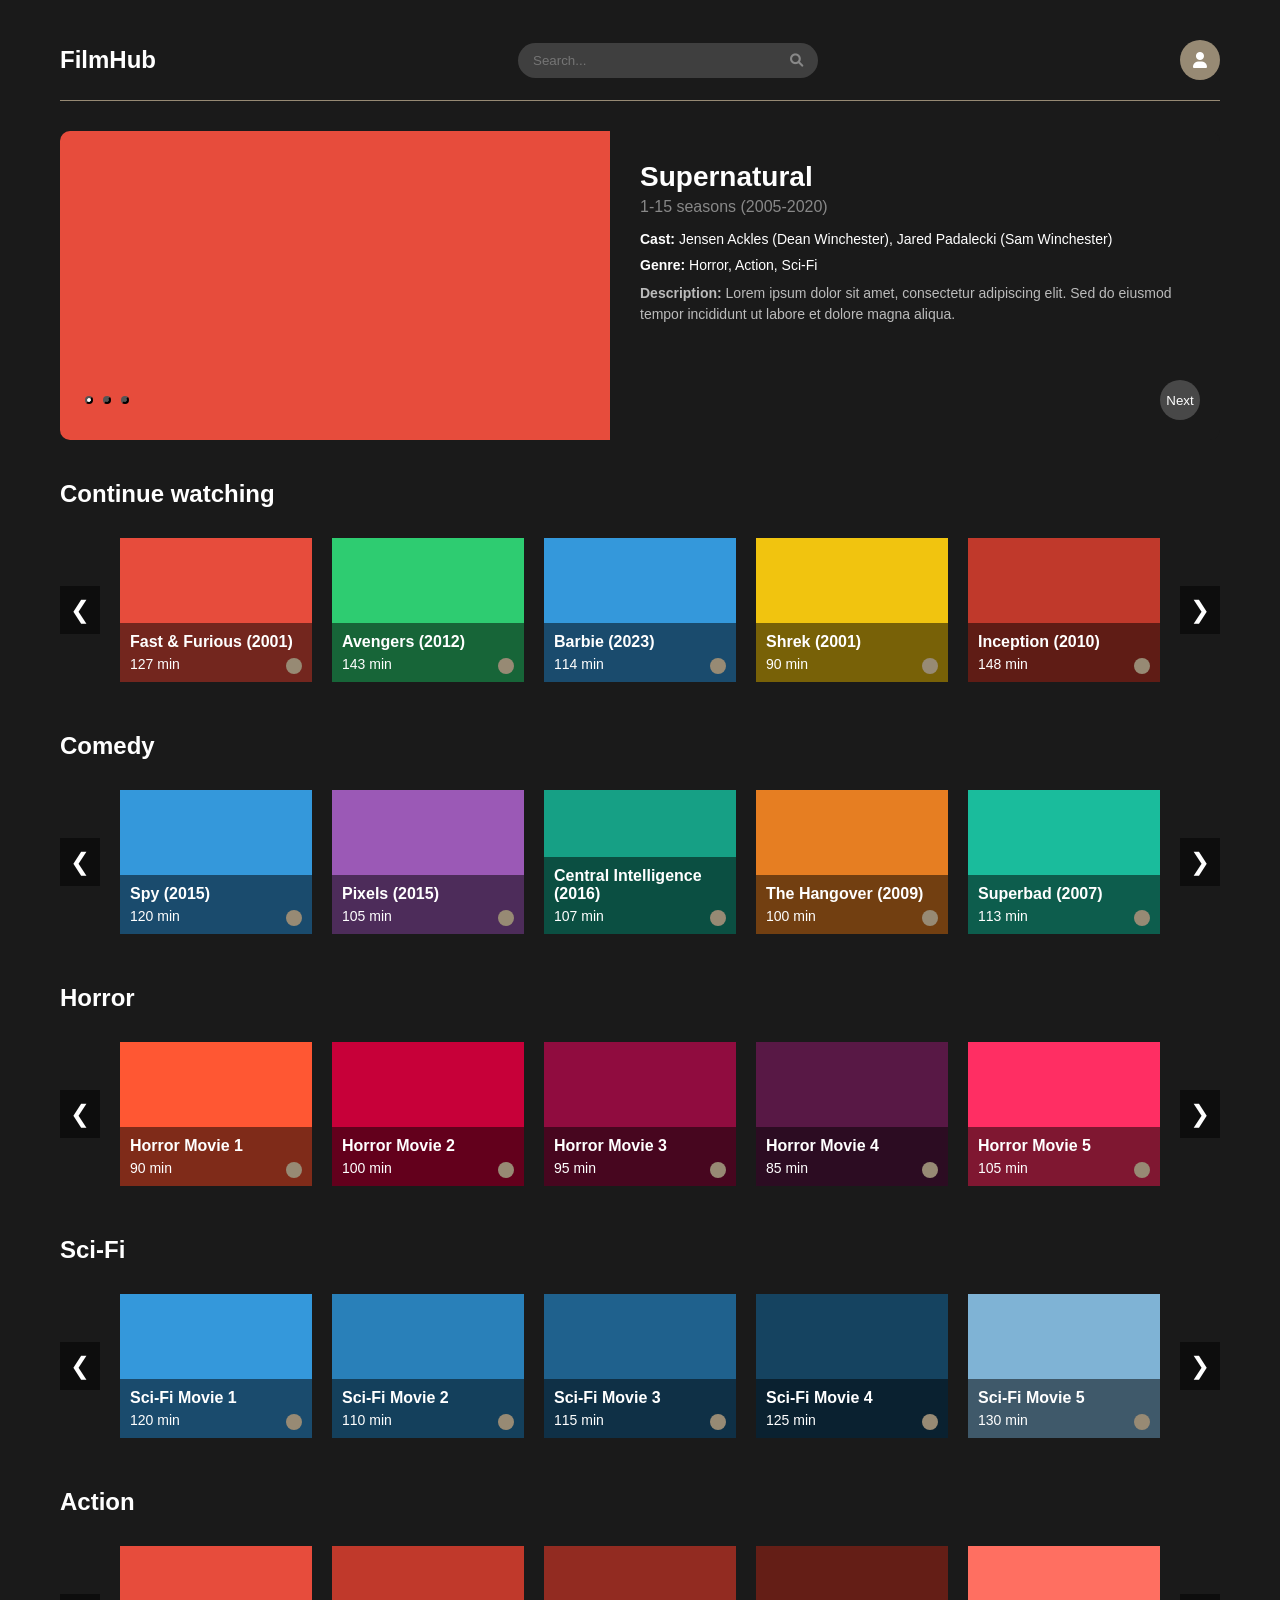
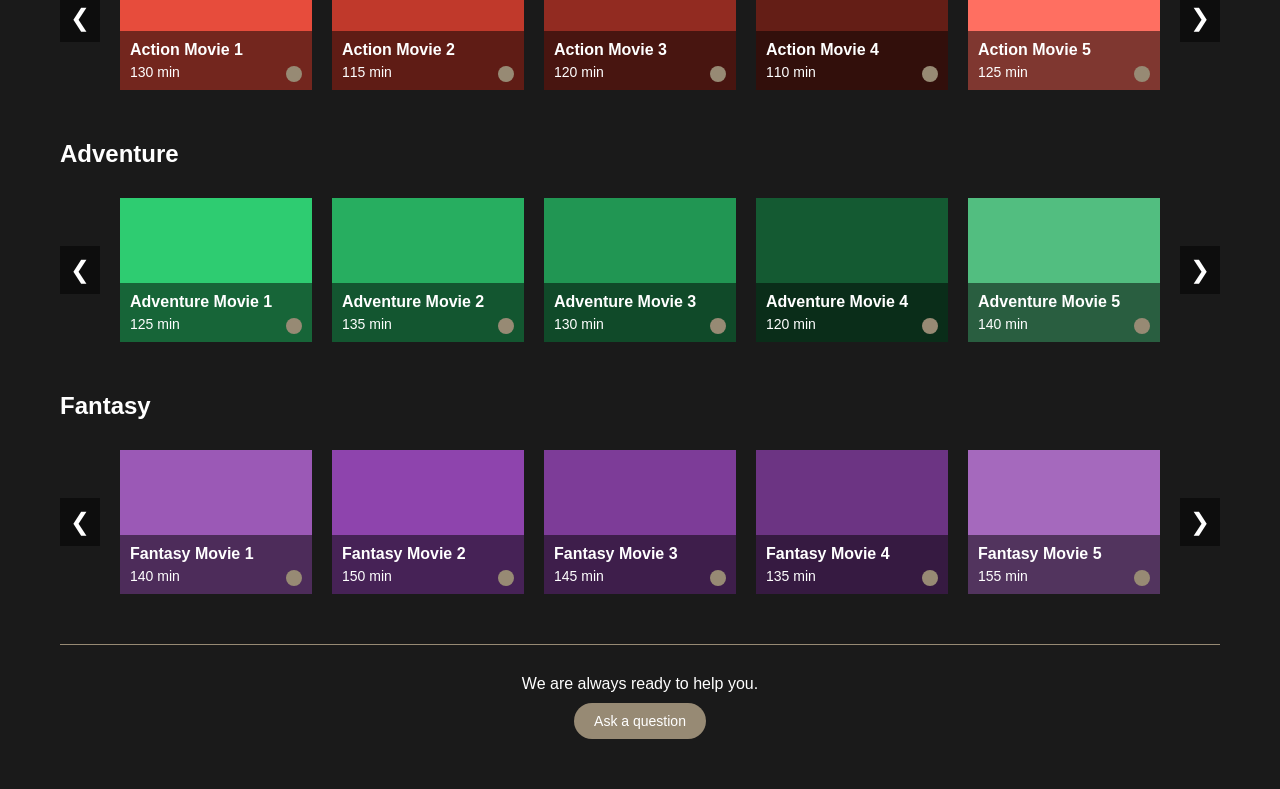
==== index.html @ ad376158 "Update index.html" ====
<!DOCTYPE html>
<html lang="pl">
  <head>
    <meta charset="UTF-8">
    <meta name="viewport" content="width=device-width, initial-scale=1.0">
    <title>FilmHub</title>
    <link rel="icon" type="image/png" href="images/favicon.png">
    <link rel="stylesheet" href="styles.css">
    <link rel="stylesheet" href="https://cdnjs.cloudflare.com/ajax/libs/font-awesome/6.0.0-beta3/css/all.min.css">
</head>
<body>
    <div class="container">
        <div class="topbar">
            <div class="logo">
                <h1>FilmHub</h1>
            </div>
            <div class="search-container">
                <input type="text" class="search-input" placeholder="Search...">
                <button class="search-button"><i class="fas fa-search"></i></button>
            </div>
            <div class="user-account">
                <div class="user-button"><i class="fas fa-user"></i></div>
                <div class="dropdown-menu" id="accountDropdown"></div>
            </div>
        </div>

        <!-- Featured Movie Section -->
        <section class="featured-movie">
            <div class="featured-image"></div>
            <div class="featured-info">
                <h2>Supernatural</h2>
                <p class="seasons">1-15 seasons (2005-2020)</p>
                <p class="cast"><strong>Cast:</strong> Jensen Ackles (Dean Winchester), Jared Padalecki (Sam Winchester)</p>
                <p class="genre"><strong>Genre:</strong> Horror, Action, Sci-Fi</p>
                <p class="description"><strong>Description:</strong> Lorem ipsum dolor sit amet, consectetur adipiscing elit. Sed do eiusmod tempor incididunt ut labore et dolore magna aliqua.</p>
            </div>
            <div class="featured-controls">
                <div class="nav-dots">
                    <button class="dot active"></button>
                    <button class="dot"></button>
                    <button class="dot"></button>
                </div>
                <button class="next-button">Next</button>
            </div>
        </section>

        <!-- Continue Watching Section -->
        <section class="section">
            <h2>Continue watching</h2>
            <div class="slider-container">
                <button class="slider-arrow left-arrow">❮</button>
                <div class="movie-slider">
                    <div class="movie-card">
                        <div class="placeholder-image" style="background-color: #e74c3c;">
                            <div class="movie-info">
                                <h3>Fast & Furious (2001)</h3>
                                <p>127 min</p>
                            </div>
                            <button class="play-button"></button>
                        </div>
                    </div>
                    <div class="movie-card">
                        <div class="placeholder-image" style="background-color: #2ecc71;">
                            <div class="movie-info">
                                <h3>Avengers (2012)</h3>
                                <p>143 min</p>
                            </div>
                            <button class="play-button"></button>
                        </div>
                    </div>
                    <div class="movie-card">
                        <div class="placeholder-image" style="background-color: #3498db;">
                            <div class="movie-info">
                                <h3>Barbie (2023)</h3>
                                <p>114 min</p>
                            </div>
                            <button class="play-button"></button>
                        </div>
                    </div>
                    <div class="movie-card">
                        <div class="placeholder-image" style="background-color: #f1c40f;">
                            <div class="movie-info">
                                <h3>Shrek (2001)</h3>
                                <p>90 min</p>
                            </div>
                            <button class="play-button"></button>
                        </div>
                    </div>
                    <div class="movie-card">
                        <div class="placeholder-image" style="background-color: #c0392b;">
                            <div class="movie-info">
                                <h3>Inception (2010)</h3>
                                <p>148 min</p>
                            </div>
                            <button class="play-button"></button>
                        </div>
                    </div>
                </div>
                <button class="slider-arrow right-arrow">❯</button>
            </div>
        </section>

        <!-- Comedy Section -->
        <section class="section">
            <h2>Comedy</h2>
            <div class="slider-container">
                <button class="slider-arrow left-arrow">❮</button>
                <div class="movie-slider">
                    <div class="movie-card">
                        <div class="placeholder-image" style="background-color: #3498db;">
                            <div class="movie-info">
                                <h3>Spy (2015)</h3>
                                <p>120 min</p>
                            </div>
                            <button class="play-button"></button>
                        </div>
                    </div>
                    <div class="movie-card">
                        <div class="placeholder-image" style="background-color: #9b59b6;">
                            <div class="movie-info">
                                <h3>Pixels (2015)</h3>
                                <p>105 min</p>
                            </div>
                            <button class="play-button"></button>
                        </div>
                    </div>
                    <div class="movie-card">
                        <div class="placeholder-image" style="background-color: #16a085;">
                            <div class="movie-info">
                                <h3>Central Intelligence (2016)</h3>
                                <p>107 min</p>
                            </div>
                            <button class="play-button"></button>
                        </div>
                    </div>
                    <div class="movie-card">
                        <div class="placeholder-image" style="background-color: #e67e22;">
                            <div class="movie-info">
                                <h3>The Hangover (2009)</h3>
                                <p>100 min</p>
                            </div>
                            <button class="play-button"></button>
                        </div>
                    </div>
                    <div class="movie-card">
                        <div class="placeholder-image" style="background-color: #1abc9c;">
                            <div class="movie-info">
                                <h3>Superbad (2007)</h3>
                                <p>113 min</p>
                            </div>
                            <button class="play-button"></button>
                        </div>
                    </div>
                </div>
                <button class="slider-arrow right-arrow">❯</button>
            </div>
        </section>

        <!-- Horror Section -->
        <section class="section">
            <h2>Horror</h2>
            <div class="slider-container">
                <button class="slider-arrow left-arrow">❮</button>
                <div class="movie-slider">
                    <div class="movie-card">
                        <div class="placeholder-image" style="background-color: #ff5733;">
                            <div class="movie-info">
                                <h3>Horror Movie 1</h3>
                                <p>90 min</p>
                            </div>
                            <button class="play-button"></button>
                        </div>
                    </div>
                    <div class="movie-card">
                        <div class="placeholder-image" style="background-color: #c70039;">
                            <div class="movie-info">
                                <h3>Horror Movie 2</h3>
                                <p>100 min</p>
                            </div>
                            <button class="play-button"></button>
                        </div>
                    </div>
                    <div class="movie-card">
                        <div class="placeholder-image" style="background-color: #900C3F;">
                            <div class="movie-info">
                                <h3>Horror Movie 3</h3>
                                <p>95 min</p>
                            </div>
                            <button class="play-button"></button>
                        </div>
                    </div>
                    <div class="movie-card">
                        <div class="placeholder-image" style="background-color: #581845;">
                            <div class="movie-info">
                                <h3>Horror Movie 4</h3>
                                <p>85 min</p>
                            </div>
                            <button class="play-button"></button>
                        </div>
                    </div>
                    <div class="movie-card">
                        <div class="placeholder-image" style="background-color: #FF2E63;">
                            <div class="movie-info">
                                <h3>Horror Movie 5</h3>
                                <p>105 min</p>
                            </div>
                            <button class="play-button"></button>
                        </div>
                    </div>
                </div>
                <button class="slider-arrow right-arrow">❯</button>
            </div>
        </section>

        <!-- Sci-Fi Section -->
        <section class="section">
            <h2>Sci-Fi</h2>
            <div class="slider-container">
                <button class="slider-arrow left-arrow">❮</button>
                <div class="movie-slider">
                    <div class="movie-card">
                        <div class="placeholder-image" style="background-color: #3498db;">
                            <div class="movie-info">
                                <h3>Sci-Fi Movie 1</h3>
                                <p>120 min</p>
                            </div>
                            <button class="play-button"></button>
                        </div>
                    </div>
                    <div class="movie-card">
                        <div class="placeholder-image" style="background-color: #2980b9;">
                            <div class="movie-info">
                                <h3>Sci-Fi Movie 2</h3>
                                <p>110 min</p>
                            </div>
                            <button class="play-button"></button>
                        </div>
                    </div>
                    <div class="movie-card">
                        <div class="placeholder-image" style="background-color: #1f618d;">
                            <div class="movie-info">
                                <h3>Sci-Fi Movie 3</h3>
                                <p>115 min</p>
                            </div>
                            <button class="play-button"></button>
                        </div>
                    </div>
                    <div class="movie-card">
                        <div class="placeholder-image" style="background-color: #154360;">
                            <div class="movie-info">
                                <h3>Sci-Fi Movie 4</h3>
                                <p>125 min</p>
                            </div>
                            <button class="play-button"></button>
                        </div>
                    </div>
                    <div class="movie-card">
                        <div class="placeholder-image" style="background-color: #7fb3d5;">
                            <div class="movie-info">
                                <h3>Sci-Fi Movie 5</h3>
                                <p>130 min</p>
                            </div>
                            <button class="play-button"></button>
                        </div>
                    </div>
                </div>
                <button class="slider-arrow right-arrow">❯</button>
            </div>
        </section>

        <!-- Action Section -->
        <section class="section">
            <h2>Action</h2>
            <div class="slider-container">
                <button class="slider-arrow left-arrow">❮</button>
                <div class="movie-slider">
                    <div class="movie-card">
                        <div class="placeholder-image" style="background-color: #e74c3c;">
                            <div class="movie-info">
                                <h3>Action Movie 1</h3>
                                <p>130 min</p>
                            </div>
                            <button class="play-button"></button>
                        </div>
                    </div>
                    <div class="movie-card">
                        <div class="placeholder-image" style="background-color: #c0392b;">
                            <div class="movie-info">
                                <h3>Action Movie 2</h3>
                                <p>115 min</p>
                            </div>
                            <button class="play-button"></button>
                        </div>
                    </div>
                    <div class="movie-card">
                        <div class="placeholder-image" style="background-color: #922b21;">
                            <div class="movie-info">
                                <h3>Action Movie 3</h3>
                                <p>120 min</p>
                            </div>
                            <button class="play-button"></button>
                        </div>
                    </div>
                    <div class="movie-card">
                        <div class="placeholder-image" style="background-color: #641e16;">
                            <div class="movie-info">
                                <h3>Action Movie 4</h3>
                                <p>110 min</p>
                            </div>
                            <button class="play-button"></button>
                        </div>
                    </div>
                    <div class="movie-card">
                        <div class="placeholder-image" style="background-color: #ff6f61;">
                            <div class="movie-info">
                                <h3>Action Movie 5</h3>
                                <p>125 min</p>
                            </div>
                            <button class="play-button"></button>
                        </div>
                    </div>
                </div>
                <button class="slider-arrow right-arrow">❯</button>
            </div>
        </section>

        <!-- Adventure Section -->
        <section class="section">
            <h2>Adventure</h2>
            <div class="slider-container">
                <button class="slider-arrow left-arrow">❮</button>
                <div class="movie-slider">
                    <div class="movie-card">
                        <div class="placeholder-image" style="background-color: #2ecc71;">
                            <div class="movie-info">
                                <h3>Adventure Movie 1</h3>
                                <p>125 min</p>
                            </div>
                            <button class="play-button"></button>
                        </div>
                    </div>
                    <div class="movie-card">
                        <div class="placeholder-image" style="background-color: #27ae60;">
                            <div class="movie-info">
                                <h3>Adventure Movie 2</h3>
                                <p>135 min</p>
                            </div>
                            <button class="play-button"></button>
                        </div>
                    </div>
                    <div class="movie-card">
                        <div class="placeholder-image" style="background-color: #219653;">
                            <div class="movie-info">
                                <h3>Adventure Movie 3</h3>
                                <p>130 min</p>
                            </div>
                            <button class="play-button"></button>
                        </div>
                    </div>
                    <div class="movie-card">
                        <div class="placeholder-image" style="background-color: #145a32;">
                            <div class="movie-info">
                                <h3>Adventure Movie 4</h3>
                                <p>120 min</p>
                            </div>
                            <button class="play-button"></button>
                        </div>
                    </div>
                    <div class="movie-card">
                        <div class="placeholder-image" style="background-color: #52be80;">
                            <div class="movie-info">
                                <h3>Adventure Movie 5</h3>
                                <p>140 min</p>
                            </div>
                            <button class="play-button"></button>
                        </div>
                    </div>
                </div>
                <button class="slider-arrow right-arrow">❯</button>
            </div>
        </section>

        <!-- Fantasy Section -->
        <section class="section">
            <h2>Fantasy</h2>
            <div class="slider-container">
                <button class="slider-arrow left-arrow">❮</button>
                <div class="movie-slider">
                    <div class="movie-card">
                        <div class="placeholder-image" style="background-color: #9b59b6;">
                            <div class="movie-info">
                                <h3>Fantasy Movie 1</h3>
                                <p>140 min</p>
                            </div>
                            <button class="play-button"></button>
                        </div>
                    </div>
                    <div class="movie-card">
                        <div class="placeholder-image" style="background-color: #8e44ad;">
                            <div class="movie-info">
                                <h3>Fantasy Movie 2</h3>
                                <p>150 min</p>
                            </div>
                            <button class="play-button"></button>
                        </div>
                    </div>
                    <div class="movie-card">
                        <div class="placeholder-image" style="background-color: #7d3c98;">
                            <div class="movie-info">
                                <h3>Fantasy Movie 3</h3>
                                <p>145 min</p>
                            </div>
                            <button class="play-button"></button>
                        </div>
                    </div>
                    <div class="movie-card">
                        <div class="placeholder-image" style="background-color: #6c3483;">
                            <div class="movie-info">
                                <h3>Fantasy Movie 4</h3>
                                <p>135 min</p>
                            </div>
                            <button class="play-button"></button>
                        </div>
                    </div>
                    <div class="movie-card">
                        <div class="placeholder-image" style="background-color: #a569bd;">
                            <div class="movie-info">
                                <h3>Fantasy Movie 5</h3>
                                <p>155 min</p>
                            </div>
                            <button class="play-button"></button>
                        </div>
                    </div>
                </div>
                <button class="slider-arrow right-arrow">❯</button>
            </div>
        </section>

        <div class="footer">
            <p>We are always ready to help you.</p>
            <button class="ask-button">Ask a question</button>
        </div>
    </div>
    <script src="script.js"></script>
</body>
</html>
---- styles.css ----
/* General Styling */
* {
    margin: 0;
    padding: 0;
    box-sizing: border-box;
    font-family: Arial, sans-serif;
}

body {
    background-color: #1a1a1a;
    color: #fff;
}

.container {
    max-width: 1200px;
    margin: 0 auto;
    padding: 20px;
}

/* Top Bar */
.topbar {
    display: flex;
    justify-content: space-between;
    align-items: center;
    padding: 20px 0;
    border-bottom: 1px solid #978A74;
}

.logo h1 {
    font-size: 24px;
    font-weight: bold;
}

.search-container {
    display: flex;
    background-color: #3f3f3f;
    border-radius: 20px;
    overflow: hidden;
    width: 300px;
}

.search-input {
    background-color: transparent;
    border: none;
    padding: 10px 15px;
    color: #fff;
    flex-grow: 1;
    outline: none;
}

.search-button {
    background-color: transparent;
    border: none;
    color: #888;
    padding: 0 15px;
    cursor: pointer;
}

.user-account {
    position: relative;
}

.user-button {
    background-color: #978A74;
    color: white;
    width: 40px;
    height: 40px;
    border-radius: 50%;
    display: flex;
    align-items: center;
    justify-content: center;
    cursor: pointer;
}

.dropdown-menu {
    display: none;
    position: absolute;
    right: 0;
    top: 50px;
    background-color: #222;
    border-radius: 5px;
    min-width: 160px;
    box-shadow: 0 8px 16px rgba(0,0,0,0.3);
    z-index: 1;
}

.dropdown-menu.show {
    display: block;
}

.dropdown-menu a {
    color: #fff;
    padding: 12px 16px;
    text-decoration: none;
    display: block;
    border-bottom: 1px solid #333;
}

.dropdown-menu a:last-child {
    border-bottom: none;
}

.dropdown-menu a:hover {
    background-color: #333;
}

/* Featured Movie */
.featured-movie {
    display: flex;
    margin: 30px 0;
    background-color: #1a1a1a;
    border-radius: 10px;
    overflow: hidden;
    position: relative;
}

.featured-image {
    position: relative;
    flex: 1;
    background-size: cover;
    background-position: center;
    aspect-ratio: 16/9;
}

.featured-info {
    padding: 30px;
    flex: 1;
}

.featured-info h2 {
    font-size: 28px;
    margin-bottom: 5px;
}

.featured-info .seasons {
    color: #888;
    margin-bottom: 15px;
}

.featured-info .cast,
.featured-info .genre {
    margin-bottom: 10px;
    font-size: 14px;
}

.featured-info .description {
    font-size: 14px;
    line-height: 1.5;
    color: #bbb;
}

.featured-controls {
    position: absolute;
    bottom: 20px;
    left: 0;
    right: 0;
    display: flex;
    justify-content: space-between;
    align-items: center;
    padding: 0 20px;
}

.nav-dots {
    display: flex;
}

.dot {
    width: 8px;
    height: 8px;
    background-color: #555;
    border-radius: 50%;
    margin: 0 5px;
    cursor: pointer;
}

.dot.active {
    background-color: #fff;
}

.next-button {
    background-color: rgba(255, 255, 255, 0.2);
    border: none;
    color: white;
    width: 40px;
    height: 40px;
    border-radius: 50%;
    display: flex;
    align-items: center;
    justify-content: center;
    cursor: pointer;
}

/* Section Styling */
.section {
    margin: 40px 0;
}

.section h2 {
    font-size: 24px;
    margin-bottom: 20px;
}

.slider-container {
    position: relative;
}

.movie-slider {
    display: flex;
    gap: 20px;
    overflow-x: auto;
    padding: 10px 50px;
    justify-content: center;
    scroll-behavior: smooth;
    scrollbar-width: none; /* Firefox */
}

.movie-slider::-webkit-scrollbar {
    display: none; /* Chrome, Safari, Opera */
}

.movie-card {
    flex: 0 0 auto;
    width: 192px;
    position: relative;
}

.placeholder-image {
    width: 100%;
    aspect-ratio: 4/3;
    position: relative;
}

.movie-info {
    position: absolute;
    bottom: 0;
    left: 0;
    right: 0;
    background-color: rgba(0, 0, 0, 0.5);
    padding: 10px;
    color: white;
}

.movie-info h3 {
    margin: 0;
    font-size: 16px;
}

.movie-info p {
    margin: 5px 0 0;
    font-size: 14px;
}

.play-button {
    position: absolute;
    bottom: 8px;
    right: 10px;
    width: 16px;
    height: 16px;
    background-color: #978A74;
    border: none;
    border-radius: 50%;
    cursor: pointer;
    background-image: url('../videoHub/images/icons/play_button.png');
    background-size: contain;
    background-position: center;
    background-repeat: no-repeat;
}

.slider-arrow {
    position: absolute;
    top: 50%;
    transform: translateY(-50%);
    background-color: rgba(0, 0, 0, 0.5);
    border: none;
    color: white;
    font-size: 24px;
    padding: 10px;
    cursor: pointer;
}

.left-arrow {
    left: 0;
}

.right-arrow {
    right: 0;
}

/* Footer */
.footer {
    display: flex;
    flex-direction: column;
    align-items: center;
    padding: 30px 0;
    margin-top: 40px;
    border-top: 1px solid #978A74;
    text-align: center;
}

.footer p {
    color: white;
    margin-bottom: 10px;
}

.ask-button {
    background-color: #978A74;
    color: white;
    border: none;
    padding: 10px 20px;
    border-radius: 20px;
    cursor: pointer;
    font-size: 14px;
}

/* Responsive Hiding */
@media (max-width: 768px) {
    .movie-slider .movie-card:nth-child(n+3) {
        display: none;
    }
}

/* Specific Placeholder Colors */
.section:nth-of-type(1) .movie-card:nth-child(1) .placeholder-image {
    background-color: #e74c3c;
}
.section:nth-of-type(1) .movie-card:nth-child(2) .placeholder-image {
    background-color: #2ecc71;
}
.section:nth-of-type(1) .movie-card:nth-child(3) .placeholder-image {
    background-color: #3498db;
}
.section:nth-of-type(1) .movie-card:nth-child(4) .placeholder-image {
    background-color: #f1c40f;
}
.section:nth-of-type(1) .movie-card:nth-child(5) .placeholder-image {
    background-color: #c0392b;
}

.section:nth-of-type(2) .movie-card:nth-child(1) .placeholder-image {
    background-color: #3498db;
}
.section:nth-of-type(2) .movie-card:nth-child(2) .placeholder-image {
    background-color: #9b59b6;
}
.section:nth-of-type(2) .movie-card:nth-child(3) .placeholder-image {
    background-color: #16a085;
}
.section:nth-of-type(2) .movie-card:nth-child(4) .placeholder-image {
    background-color: #e67e22;
}
.section:nth-of-type(2) .movie-card:nth-child(5) .placeholder-image {
    background-color: #1abc9c;
}

.section:nth-of-type(3) .movie-card:nth-child(1) .placeholder-image {
    background-color: #ff5733;
}
.section:nth-of-type(3) .movie-card:nth-child(2) .placeholder-image {
    background-color: #c70039;
}
.section:nth-of-type(3) .movie-card:nth-child(3) .placeholder-image {
    background-color: #900C3F;
}
.section:nth-of-type(3) .movie-card:nth-child(4) .placeholder-image {
    background-color: #581845;
}
.section:nth-of-type(3) .movie-card:nth-child(5) .placeholder-image {
    background-color: #FF2E63;
}

.section:nth-of-type(4) .movie-card:nth-child(1) .placeholder-image {
    background-color: #3498db;
}
.section:nth-of-type(4) .movie-card:nth-child(2) .placeholder-image {
    background-color: #2980b9;
}
.section:nth-of-type(4) .movie-card:nth-child(3) .placeholder-image {
    background-color: #1f618d;
}
.section:nth-of-type(4) .movie-card:nth-child(4) .placeholder-image {
    background-color: #154360;
}
.section:nth-of-type(4) .movie-card:nth-child(5) .placeholder-image {
    background-color: #7fb3d5;
}

.section:nth-of-type(5) .movie-card:nth-child(1) .placeholder-image {
    background-color: #e74c3c;
}
.section:nth-of-type(5) .movie-card:nth-child(2) .placeholder-image {
    background-color: #c0392b;
}
.section:nth-of-type(5) .movie-card:nth-child(3) .placeholder-image {
    background-color: #922b21;
}
.section:nth-of-type(5) .movie-card:nth-child(4) .placeholder-image {
    background-color: #641e16;
}
.section:nth-of-type(5) .movie-card:nth-child(5) .placeholder-image {
    background-color: #ff6f61;
}

.section:nth-of-type(6) .movie-card:nth-child(1) .placeholder-image {
    background-color: #2ecc71;
}
.section:nth-of-type(6) .movie-card:nth-child(2) .placeholder-image {
    background-color: #27ae60;
}
.section:nth-of-type(6) .movie-card:nth-child(3) .placeholder-image {
    background-color: #219653;
}
.section:nth-of-type(6) .movie-card:nth-child(4) .placeholder-image {
    background-color: #145a32;
}
.section:nth-of-type(6) .movie-card:nth-child(5) .placeholder-image {
    background-color: #52be80;
}

.section:nth-of-type(7) .movie-card:nth-child(1) .placeholder-image {
    background-color: #9b59b6;
}
.section:nth-of-type(7) .movie-card:nth-child(2) .placeholder-image {
    background-color: #8e44ad;
}
.section:nth-of-type(7) .movie-card:nth-child(3) .placeholder-image {
    background-color: #7d3c98;
}
.section:nth-of-type(7) .movie-card:nth-child(4) .placeholder-image {
    background-color: #6c3483;
}
.section:nth-of-type(7) .movie-card:nth-child(5) .placeholder-image {
    background-color: #a569bd;
}
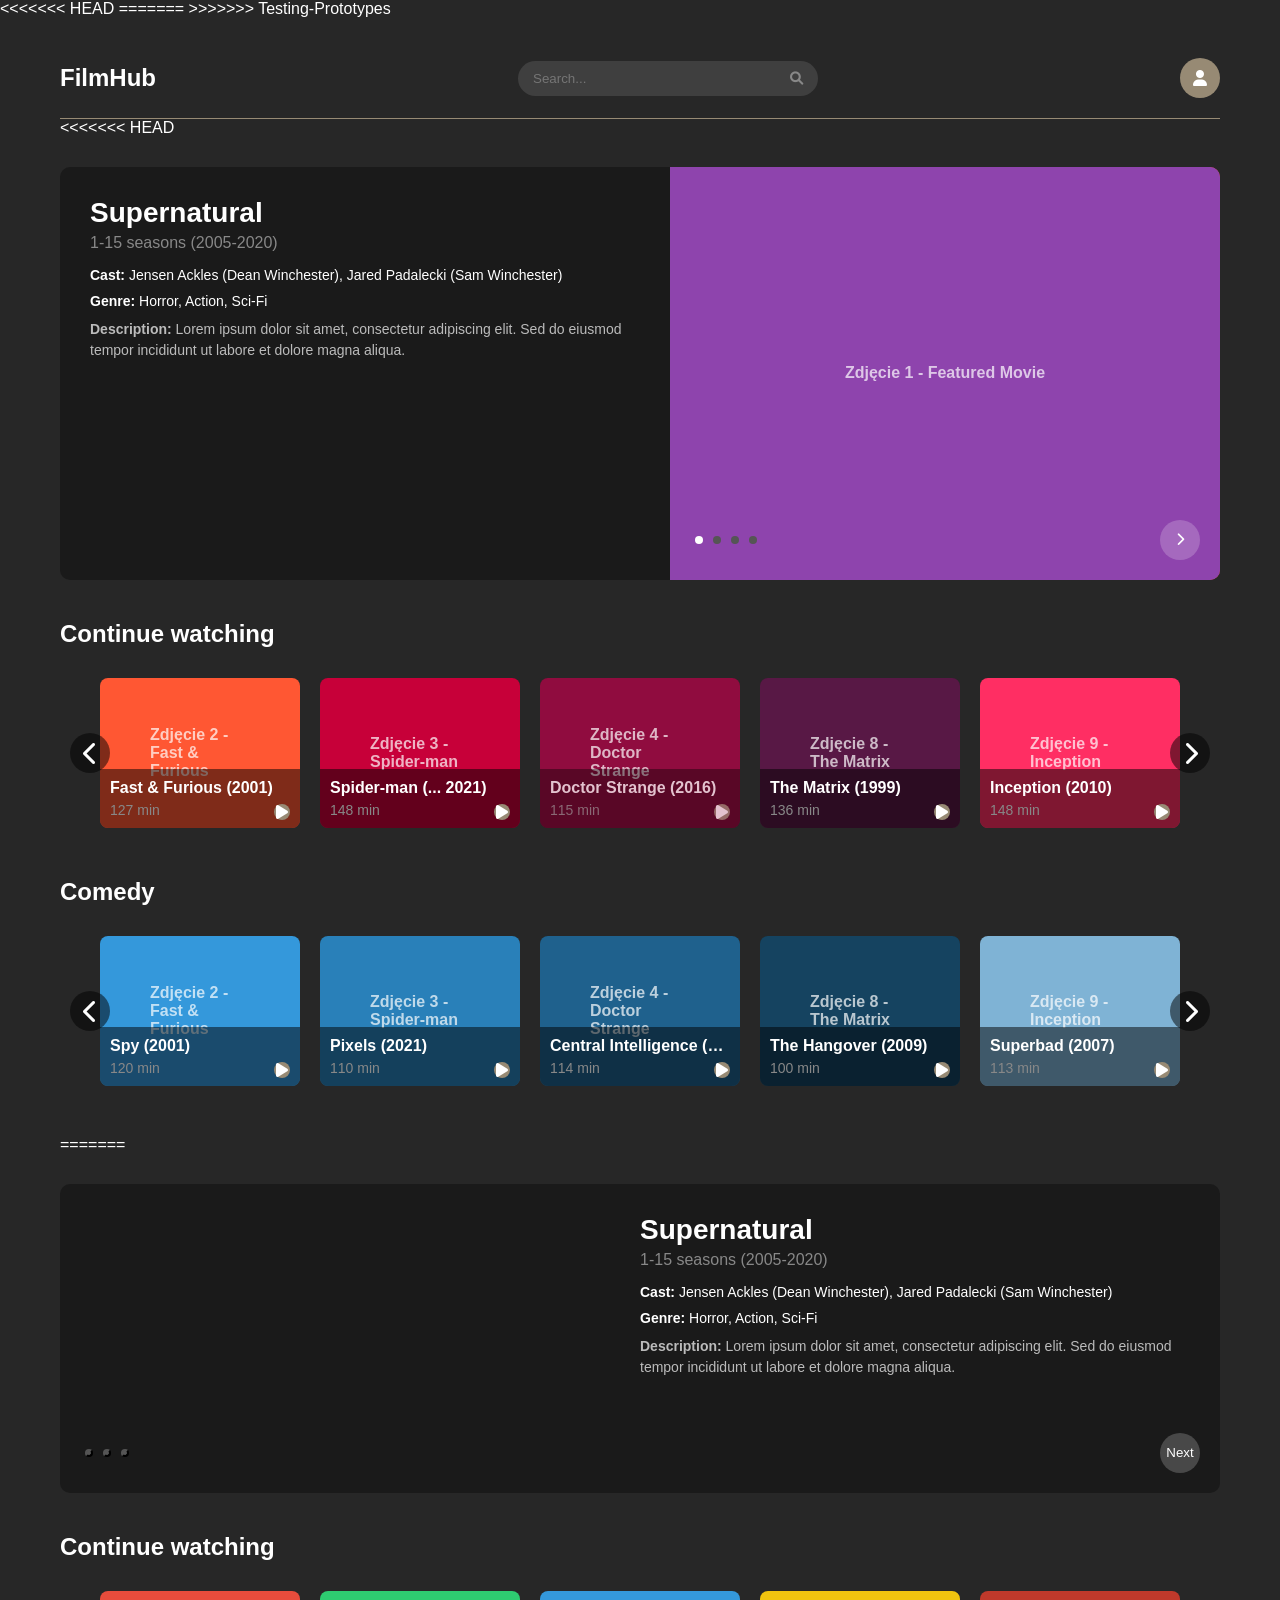
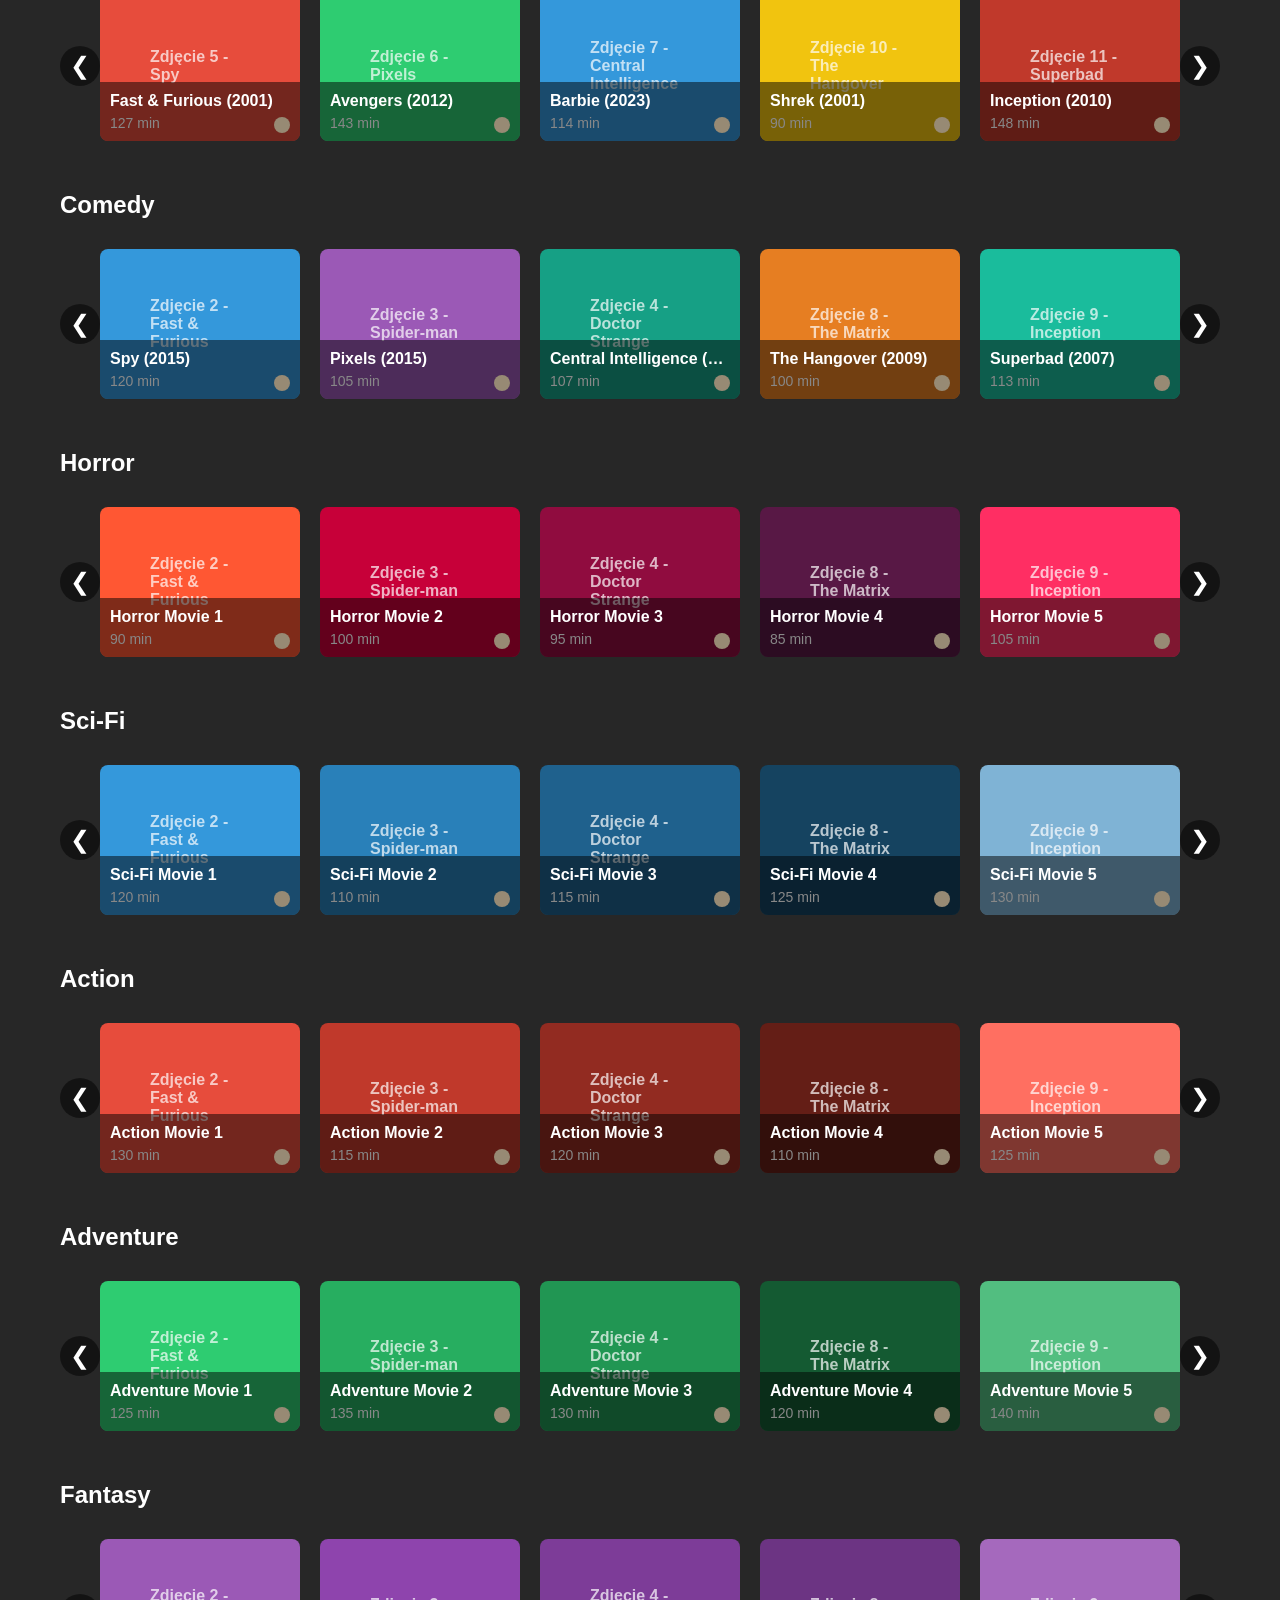
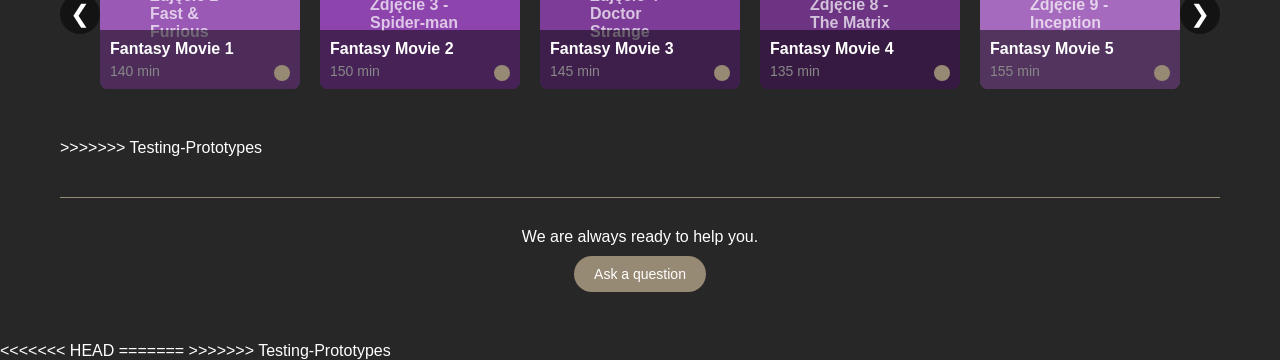
==== commit cd00fb8b: "samll design change" ====
--- a/index.html
+++ b/index.html
@@ -4,8 +4,12 @@
     <meta charset="UTF-8">
     <meta name="viewport" content="width=device-width, initial-scale=1.0">
     <title>FilmHub</title>
+<<<<<<< HEAD
+    <link rel="stylesheet" href="style.css">
+=======
     <link rel="icon" type="image/png" href="images/favicon.png">
     <link rel="stylesheet" href="styles.css">
+>>>>>>> Testing-Prototypes
     <link rel="stylesheet" href="https://cdnjs.cloudflare.com/ajax/libs/font-awesome/6.0.0-beta3/css/all.min.css">
 </head>
 <body>
@@ -24,6 +28,133 @@
             </div>
         </div>
 
+<<<<<<< HEAD
+        <div class="featured-movie">
+            <div class="featured-info">
+                <h2>Supernatural</h2>
+                <p class="seasons">1-15 seasons (2005-2020)</p>
+                <p class="cast">Cast: Jensen Ackles (Dean Winchester), Jared Padalecki (Sam Winchester)</p>
+                <p class="genre">Genre: Horror, Action, Sci-Fi</p>
+                <p class="description">
+                    Lorem ipsum dolor sit amet, consectetur adipiscing elit, cras sagittis magna vel lectus vestibulum, vitae consectetur sapien ultrices. Ut accumsan sapien et sodales porttitor. Curabitur nec diam ac libero, at tincidunt diam cursus id. Sed euismod felis et porta tincidunt. 
+                    Fusce at tincidunt dolor. Vivamus eu velit sodales, et ultricies lectus quis, accumsan placerat.
+                </p>
+            </div>
+            <div class="featured-image">
+                <div class="placeholder-image"></div>
+                <div class="featured-controls">
+                    <div class="nav-dots">
+                        <span class="dot active"></span>
+                        <span class="dot"></span>
+                        <span class="dot"></span>
+                        <span class="dot"></span>
+                    </div>
+                    <button class="next-button"><i class="fas fa-chevron-right"></i></button>
+                </div>
+            </div>
+        </div>
+
+        <div class="section">
+            <h2 class="section-title">Continue watching</h2>
+            <div class="slider-container">
+                <button class="slider-arrow left"><i class="fas fa-chevron-left"></i></button>
+                <div class="movie-slider">
+                    <div class="movie-card">
+                        <div class="placeholder-image"></div>
+                        <div class="movie-info">
+                            <h3>Fast & Furious (2001)</h3>
+                            <p>127 min</p>
+                            <div class="play-button"><i class="fas fa-play"></i></div>
+                        </div>
+                    </div>
+                    <div class="movie-card">
+                        <div class="placeholder-image"></div>
+                        <div class="movie-info">
+                            <h3>Spider-man (... 2021)</h3>
+                            <p>148 min</p>
+                            <div class="play-button"><i class="fas fa-play"></i></div>
+                        </div>
+                    </div>
+                    <div class="movie-card">
+                        <div class="placeholder-image"></div>
+                        <div class="movie-info" style="opacity: 0.75;">
+                            <h3>Doctor Strange (2016)</h3>
+                            <p>115 min</p>
+                            <div class="play-button"><i class="fas fa-play"></i></div>
+                        </div>
+                    </div>
+                    <div class="movie-card">
+                        <div class="placeholder-image"></div>
+                        <div class="movie-info">
+                            <h3>The Matrix (1999)</h3>
+                            <p>136 min</p>
+                            <div class="play-button"><i class="fas fa-play"></i></div>
+                        </div>
+                    </div>
+                    <div class="movie-card">
+                        <div class="placeholder-image"></div>
+                        <div class="movie-info">
+                            <h3>Inception (2010)</h3>
+                            <p>148 min</p>
+                            <div class="play-button"><i class="fas fa-play"></i></div>
+                        </div>
+                    </div>
+                </div>
+                <button class="slider-arrow right"><i class="fas fa-chevron-right"></i></button>
+            </div>
+        </div>
+
+        <div class="section">
+            <h2 class="section-title">Comedy</h2>
+            <div class="slider-container">
+                <button class="slider-arrow left"><i class="fas fa-chevron-left"></i></button>
+                <div class="movie-slider">
+                    <div class="movie-card">
+                        <div class="placeholder-image"></div>
+                        <div class="movie-info">
+                            <h3>Spy (2001)</h3>
+                            <p>120 min</p>
+                            <div class="play-button"><i class="fas fa-play"></i></div>
+                        </div>
+                    </div>
+                    <div class="movie-card">
+                        <div class="placeholder-image"></div>
+                        <div class="movie-info">
+                            <h3>Pixels (2021)</h3>
+                            <p>110 min</p>
+                            <div class="play-button"><i class="fas fa-play"></i></div>
+                        </div>
+                    </div>
+                    <div class="movie-card">
+                        <div class="placeholder-image"></div>
+                        <div class="movie-info">
+                            <h3>Central Intelligence (2016)</h3>
+                            <p>114 min</p>
+                            <div class="play-button"><i class="fas fa-play"></i></div>
+                        </div>
+                    </div>
+                    <div class="movie-card">
+                        <div class="placeholder-image"></div>
+                        <div class="movie-info">
+                            <h3>The Hangover (2009)</h3>
+                            <p>100 min</p>
+                            <div class="play-button"><i class="fas fa-play"></i></div>
+                        </div>
+                    </div>
+                    <div class="movie-card">
+                        <div class="placeholder-image"></div>
+                        <div class="movie-info">
+                            <h3>Superbad (2007)</h3>
+                            <p>113 min</p>
+                            <div class="play-button"><i class="fas fa-play"></i></div>
+                        </div>
+                    </div>
+                </div>
+                <button class="slider-arrow right"><i class="fas fa-chevron-right"></i></button>
+            </div>
+        </div>
+
+=======
         <!-- Featured Movie Section -->
         <section class="featured-movie">
             <div class="featured-image"></div>
@@ -436,11 +567,50 @@
             </div>
         </section>
 
+>>>>>>> Testing-Prototypes
         <div class="footer">
             <p>We are always ready to help you.</p>
             <button class="ask-button">Ask a question</button>
         </div>
     </div>
+<<<<<<< HEAD
+
+    <script>
+        // Simulate user login state
+        const isLoggedIn = false;
+
+        // Get dropdown menu element
+        const accountDropdown = document.getElementById('accountDropdown');
+        const userButton = document.querySelector('.user-button');
+
+        // Populate dropdown menu based on login state
+        if (isLoggedIn) {
+            accountDropdown.innerHTML = `
+                <a href="#">Moje konto</a>
+                <a href="#">Ustawienia</a>
+                <a href="#">Wyloguj</a>
+            `;
+        } else {
+            accountDropdown.innerHTML = `
+                <a href="#">Zaloguj</a>
+                <a href="#">Zarejestruj</a>
+            `;
+        }
+
+        // Toggle dropdown menu visibility
+        userButton.addEventListener('click', () => {
+            accountDropdown.classList.toggle('show');
+        });
+
+        // Close dropdown when clicking outside
+        document.addEventListener('click', (event) => {
+            if (!userButton.contains(event.target) && !accountDropdown.contains(event.target)) {
+                accountDropdown.classList.remove('show');
+            }
+        });
+    </script>
+=======
     <script src="script.js"></script>
+>>>>>>> Testing-Prototypes
 </body>
 </html>
--- a/style.css
+++ b/style.css
@@ -0,0 +1,423 @@
+/* General Styling */
+* {
+    margin: 0;
+    padding: 0;
+    box-sizing: border-box;
+    font-family: Arial, sans-serif;
+}
+
+body {
+<<<<<<< HEAD
+    background-color: #272727;
+=======
+    background-color: #2b2424;
+>>>>>>> Testing-Prototypes
+    color: #fff;
+}
+
+.container {
+    max-width: 1200px;
+    margin: 0 auto;
+    padding: 0 20px;
+}
+
+/* Top Bar */
+.topbar {
+    display: flex;
+    justify-content: space-between;
+    align-items: center;
+    padding: 20px 0;
+    border-bottom: 1px solid #978A74;
+}
+
+.logo h1 {
+    font-size: 24px;
+    font-weight: bold;
+}
+
+.search-container {
+    display: flex;
+<<<<<<< HEAD
+    background-color: #3f3f3f;
+=======
+    background-color: #4e4e4e;
+>>>>>>> Testing-Prototypes
+    border-radius: 20px;
+    overflow: hidden;
+    width: 300px;
+}
+
+.search-input {
+    background-color: transparent;
+    border: none;
+    padding: 10px 15px;
+    color: #fff;
+    flex-grow: 1;
+    outline: none;
+}
+
+.search-button {
+    background-color: transparent;
+    border: none;
+    color: #888;
+    padding: 0 15px;
+    cursor: pointer;
+}
+
+.user-account {
+    position: relative;
+}
+
+.user-button {
+    background-color: #978A74;
+    color: white;
+    width: 40px;
+    height: 40px;
+    border-radius: 50%;
+    display: flex;
+    align-items: center;
+    justify-content: center;
+    cursor: pointer;
+}
+
+.dropdown-menu {
+    display: none;
+    position: absolute;
+    right: 0;
+    top: 50px;
+    background-color: #222;
+    border-radius: 5px;
+    min-width: 160px;
+    box-shadow: 0 8px 16px rgba(0,0,0,0.3);
+    z-index: 1;
+}
+
+.dropdown-menu.show {
+    display: block;
+}
+
+.dropdown-menu a {
+    color: #fff;
+    padding: 12px 16px;
+    text-decoration: none;
+    display: block;
+    border-bottom: 1px solid #333;
+}
+
+.dropdown-menu a:last-child {
+    border-bottom: none;
+}
+
+.dropdown-menu a:hover {
+    background-color: #333;
+}
+
+/* Featured Movie */
+.featured-movie {
+    display: flex;
+    margin: 30px 0;
+    background-color: #1a1a1a;
+    border-radius: 10px;
+    overflow: hidden;
+    position: relative;
+}
+
+.featured-info {
+    padding: 30px;
+    flex: 1;
+}
+
+.featured-info h2 {
+    font-size: 28px;
+    margin-bottom: 5px;
+}
+
+.featured-info .seasons {
+    color: #888;
+    margin-bottom: 15px;
+}
+
+.featured-info .cast,
+.featured-info .genre {
+    margin-bottom: 10px;
+    font-size: 14px;
+}
+
+.featured-info .description {
+    font-size: 14px;
+    line-height: 1.5;
+    color: #bbb;
+}
+
+.featured-image {
+    flex: 1;
+    position: relative;
+}
+
+.featured-controls {
+    position: absolute;
+    bottom: 20px;
+    left: 0;
+    right: 0;
+    display: flex;
+    justify-content: space-between;
+    align-items: center;
+    padding: 0 20px;
+}
+
+.nav-dots {
+    display: flex;
+}
+
+.dot {
+    width: 8px;
+    height: 8px;
+    background-color: #555;
+    border-radius: 50%;
+    margin: 0 5px;
+    cursor: pointer;
+}
+
+.dot.active {
+    background-color: #fff;
+}
+
+.next-button {
+    background-color: rgba(255, 255, 255, 0.2);
+    border: none;
+    color: white;
+    width: 40px;
+    height: 40px;
+    border-radius: 50%;
+    display: flex;
+    align-items: center;
+    justify-content: center;
+    cursor: pointer;
+}
+
+/* Section Styling */
+.section {
+    margin: 40px 0;
+}
+
+.section-title {
+    font-size: 22px;
+    margin-bottom: 20px;
+}
+
+.slider-container {
+    position: relative;
+    display: flex;
+    align-items: center;
+}
+
+.slider-arrow {
+    background-color: rgba(0, 0, 0, 0.6);
+    border: none;
+    color: white;
+    width: 40px;
+    height: 40px;
+    border-radius: 50%;
+    display: flex;
+    align-items: center;
+    justify-content: center;
+    cursor: pointer;
+    position: absolute;
+    z-index: 2;
+}
+
+.slider-arrow.left {
+    left: 10px;
+}
+
+.slider-arrow.right {
+    right: 10px;
+}
+
+.movie-slider {
+    display: flex;
+    overflow-x: auto;
+    scroll-behavior: smooth;
+    scrollbar-width: none; /* Firefox */
+    gap: 20px;
+    padding: 10px 0;
+    width: 100%;
+}
+
+.movie-slider::-webkit-scrollbar {
+    display: none; /* Chrome, Safari, Opera */
+}
+
+.movie-card {
+    min-width: 200px;
+    background-color: #222;
+    border-radius: 8px;
+    overflow: hidden;
+    position: relative;
+}
+
+.movie-info {
+    padding: 15px;
+}
+
+.movie-info h3 {
+    font-size: 16px;
+    margin-bottom: 5px;
+    white-space: nowrap;
+    overflow: hidden;
+    text-overflow: ellipsis;
+}
+
+.movie-info p {
+    color: #888;
+    font-size: 12px;
+}
+
+.play-button {
+    position: absolute;
+    right: 15px;
+    bottom: 15px;
+    background-color: #978A74;
+    width: 30px;
+    height: 30px;
+    border-radius: 50%;
+    display: flex;
+    align-items: center;
+    justify-content: center;
+    cursor: pointer;
+}
+
+/* Footer */
+.footer {
+    display: flex;
+    flex-direction: column;
+    align-items: center;
+    padding: 30px 0;
+    margin-top: 40px;
+    border-top: 1px solid #978A74;
+    text-align: center;
+}
+
+.footer p {
+    color: white;
+    margin-bottom: 10px;
+}
+
+.ask-button {
+    background-color: #978A74;
+    color: white;
+    border: none;
+    padding: 10px 20px;
+    border-radius: 20px;
+    cursor: pointer;
+    font-size: 14px;
+}
+
+/* Placeholder dla zdjęć */
+.placeholder-image {
+    width: 100%;
+    aspect-ratio: 16/9;
+    background-color: #9c0202;
+    position: relative;
+}
+
+/* Specyficzne kolory dla każdego placeholdera */
+.featured-movie .placeholder-image {
+    background-color: #8e44ad; /* Fioletowy */
+}
+
+.movie-slider .movie-card:nth-child(1) .placeholder-image {
+    background-color: #27ae60; /* Zielony */
+}
+
+.movie-slider .movie-card:nth-child(2) .placeholder-image {
+    background-color: #e74c3c; /* Czerwony */
+}
+
+.movie-slider .movie-card:nth-child(3) .placeholder-image {
+    background-color: #f39c12; /* Pomarańczowy */
+}
+
+.movie-slider .movie-card:nth-child(4) .placeholder-image {
+    background-color: #2ecc71; /* Jasnozielony */
+}
+
+.movie-slider .movie-card:nth-child(5) .placeholder-image {
+    background-color: #c0392b; /* Ciemnoczerwony */
+}
+
+/* Komentarze dla zdjęć */
+.placeholder-image::before {
+    content: attr(data-image-label);
+    position: absolute;
+    top: 50%;
+    left: 50%;
+    transform: translate(-50%, -50%);
+    color: rgba(255, 255, 255, 0.7);
+    font-weight: bold;
+}
+
+.featured-movie .placeholder-image::before {
+    content: "Zdjęcie 1 - Featured Movie";
+}
+
+.movie-slider .movie-card:nth-child(1) .placeholder-image::before {
+    content: "Zdjęcie 2 - Fast & Furious";
+}
+
+.movie-slider .movie-card:nth-child(2) .placeholder-image::before {
+    content: "Zdjęcie 3 - Spider-man";
+}
+
+.movie-slider .movie-card:nth-child(3) .placeholder-image::before {
+    content: "Zdjęcie 4 - Doctor Strange";
+}
+
+.movie-slider .movie-card:nth-child(4) .placeholder-image::before {
+    content: "Zdjęcie 8 - The Matrix";
+}
+
+.movie-slider .movie-card:nth-child(5) .placeholder-image::before {
+    content: "Zdjęcie 9 - Inception";
+}
+
+/* Sekcja Comedy - inne kolory */
+.section:nth-of-type(2) .movie-card:nth-child(1) .placeholder-image {
+    background-color: #3498db; /* Niebieski */
+}
+
+.section:nth-of-type(2) .movie-card:nth-child(2) .placeholder-image {
+    background-color: #9b59b6; /* Fioletowy */
+}
+
+.section:nth-of-type(2) .movie-card:nth-child(3) .placeholder-image {
+    background-color: #16a085; /* Morski */
+}
+
+.section:nth-of-type(2) .movie-card:nth-child(4) .placeholder-image {
+    background-color: #e67e22; /* Pomarańczowy */
+}
+
+.section:nth-of-type(2) .movie-card:nth-child(5) .placeholder-image {
+    background-color: #1abc9c; /* Turkusowy */
+}
+
+.section:nth-of-type(2) .movie-card:nth-child(1) .placeholder-image::before {
+    content: "Zdjęcie 5 - Spy";
+}
+
+.section:nth-of-type(2) .movie-card:nth-child(2) .placeholder-image::before {
+    content: "Zdjęcie 6 - Pixels";
+}
+
+.section:nth-of-type(2) .movie-card:nth-child(3) .placeholder-image::before {
+    content: "Zdjęcie 7 - Central Intelligence";
+}
+
+.section:nth-of-type(2) .movie-card:nth-child(4) .placeholder-image::before {
+    content: "Zdjęcie 10 - The Hangover";
+}
+
+.section:nth-of-type(2) .movie-card:nth-child(5) .placeholder-image::before {
+    content: "Zdjęcie 11 - Superbad";
+}
--- a/styles.css
+++ b/styles.css
@@ -7,7 +7,7 @@
 }
 
 body {
-    background-color: #1a1a1a;
+    background-color: #272727;
     color: #fff;
 }
 
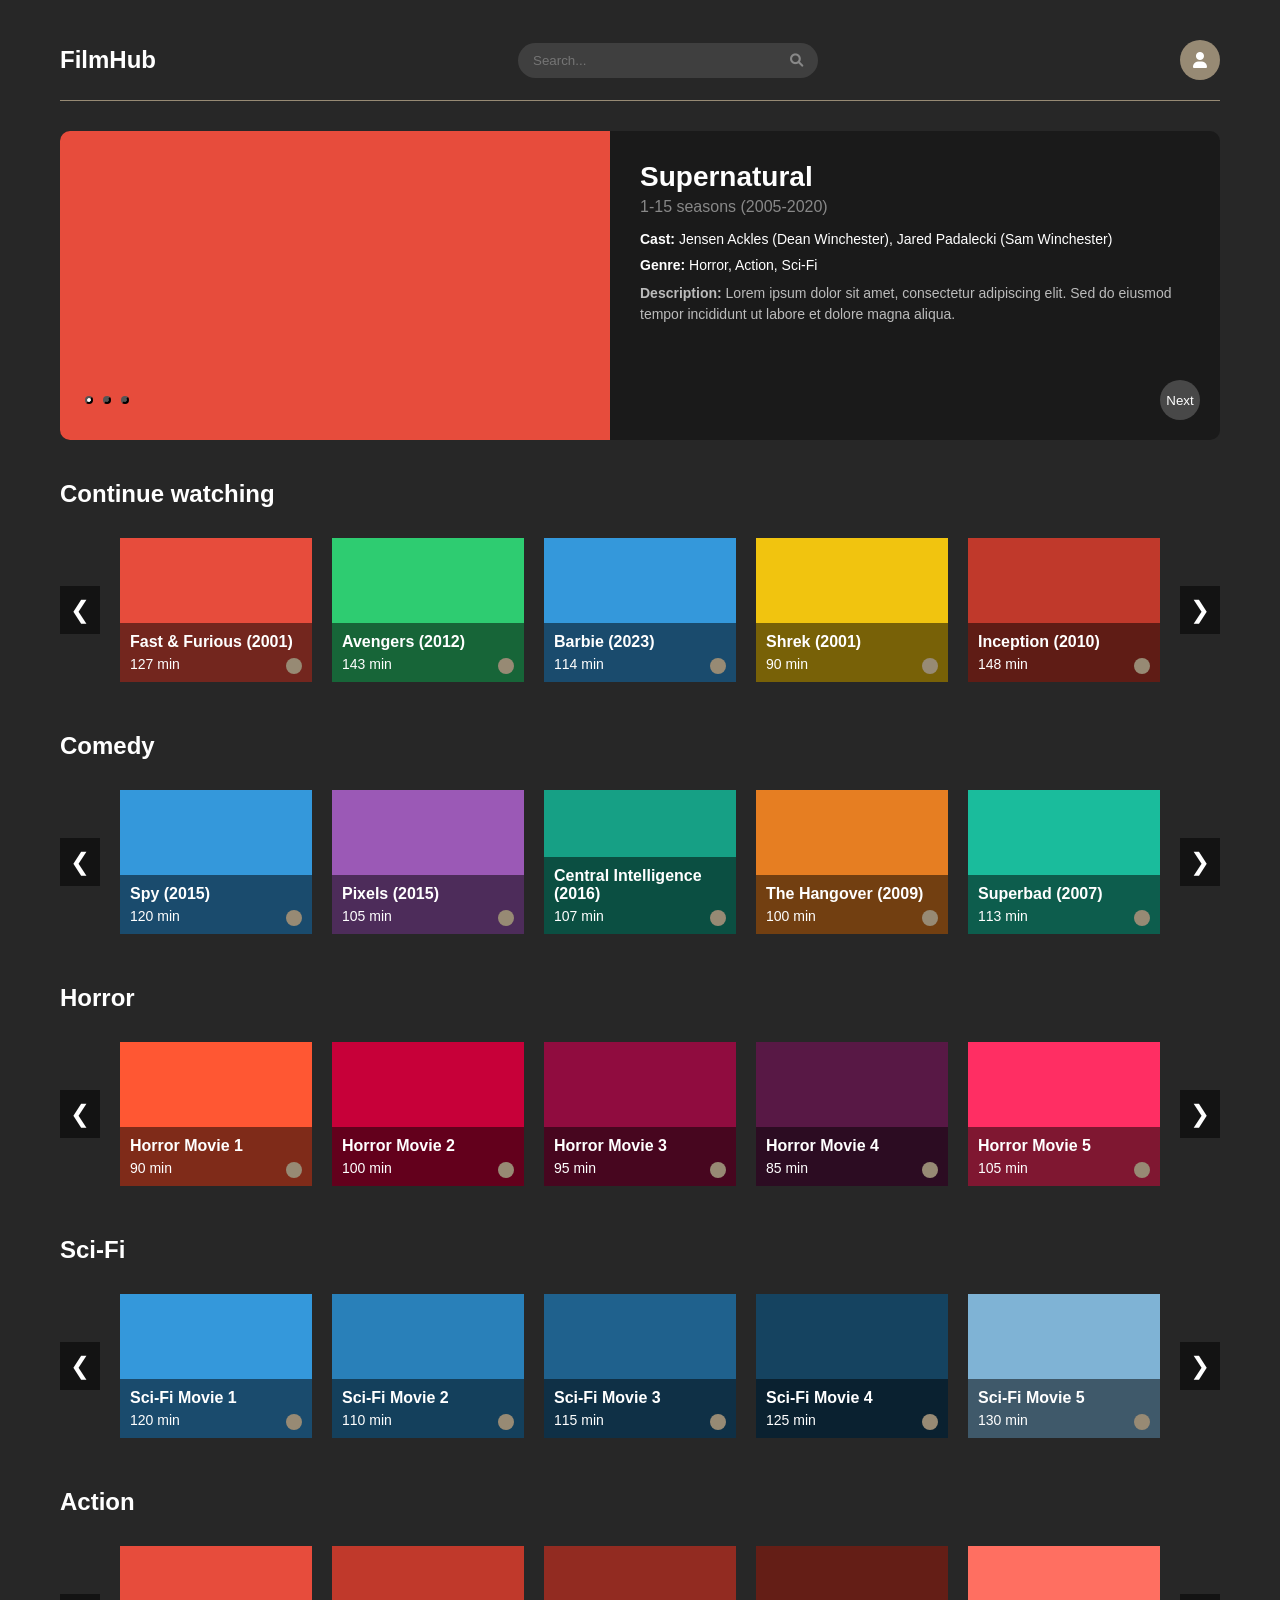
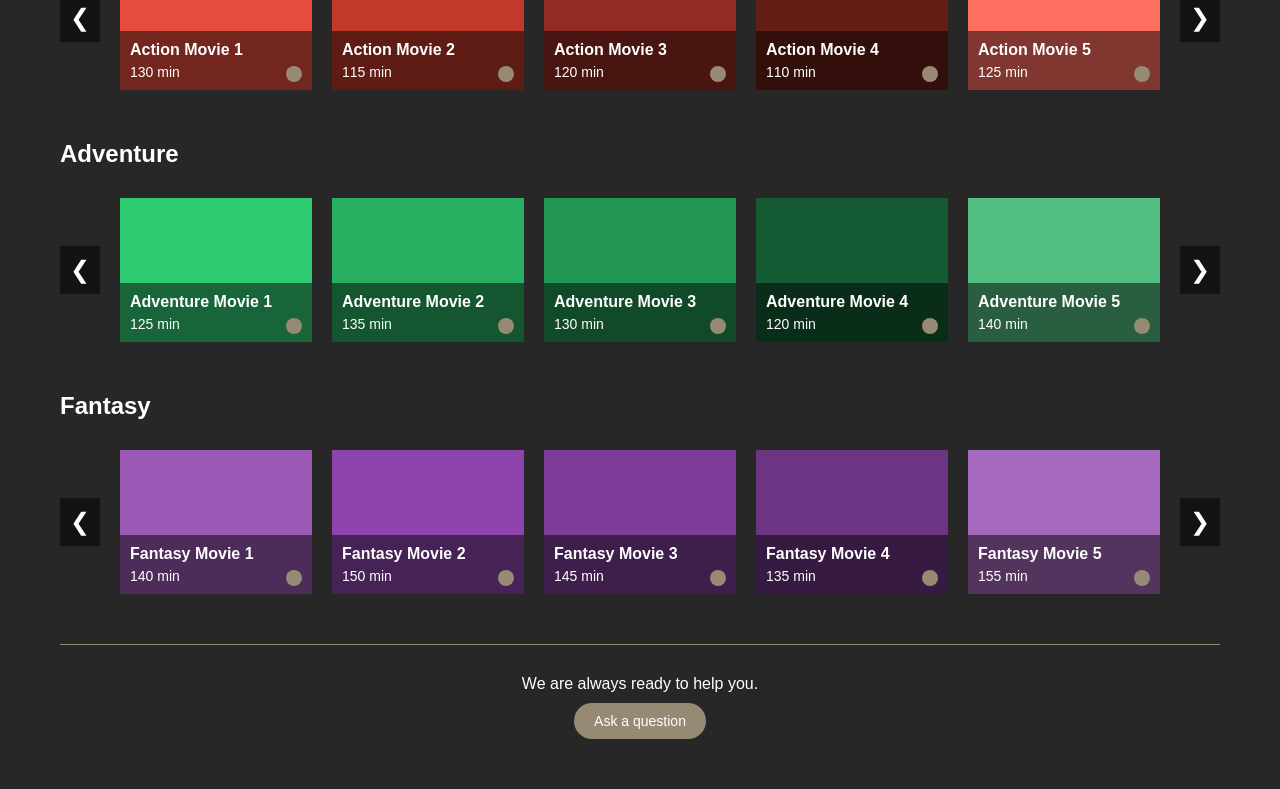
==== commit 33116a5e: "Merge pull request #1 from KEN-Zer0/Testing-Prototypes Testing prototypes - its working" ====
--- a/index.html
+++ b/index.html
@@ -4,12 +4,8 @@
     <meta charset="UTF-8">
     <meta name="viewport" content="width=device-width, initial-scale=1.0">
     <title>FilmHub</title>
-<<<<<<< HEAD
-    <link rel="stylesheet" href="style.css">
-=======
     <link rel="icon" type="image/png" href="images/favicon.png">
     <link rel="stylesheet" href="styles.css">
->>>>>>> Testing-Prototypes
     <link rel="stylesheet" href="https://cdnjs.cloudflare.com/ajax/libs/font-awesome/6.0.0-beta3/css/all.min.css">
 </head>
 <body>
@@ -28,133 +24,6 @@
             </div>
         </div>
 
-<<<<<<< HEAD
-        <div class="featured-movie">
-            <div class="featured-info">
-                <h2>Supernatural</h2>
-                <p class="seasons">1-15 seasons (2005-2020)</p>
-                <p class="cast">Cast: Jensen Ackles (Dean Winchester), Jared Padalecki (Sam Winchester)</p>
-                <p class="genre">Genre: Horror, Action, Sci-Fi</p>
-                <p class="description">
-                    Lorem ipsum dolor sit amet, consectetur adipiscing elit, cras sagittis magna vel lectus vestibulum, vitae consectetur sapien ultrices. Ut accumsan sapien et sodales porttitor. Curabitur nec diam ac libero, at tincidunt diam cursus id. Sed euismod felis et porta tincidunt. 
-                    Fusce at tincidunt dolor. Vivamus eu velit sodales, et ultricies lectus quis, accumsan placerat.
-                </p>
-            </div>
-            <div class="featured-image">
-                <div class="placeholder-image"></div>
-                <div class="featured-controls">
-                    <div class="nav-dots">
-                        <span class="dot active"></span>
-                        <span class="dot"></span>
-                        <span class="dot"></span>
-                        <span class="dot"></span>
-                    </div>
-                    <button class="next-button"><i class="fas fa-chevron-right"></i></button>
-                </div>
-            </div>
-        </div>
-
-        <div class="section">
-            <h2 class="section-title">Continue watching</h2>
-            <div class="slider-container">
-                <button class="slider-arrow left"><i class="fas fa-chevron-left"></i></button>
-                <div class="movie-slider">
-                    <div class="movie-card">
-                        <div class="placeholder-image"></div>
-                        <div class="movie-info">
-                            <h3>Fast & Furious (2001)</h3>
-                            <p>127 min</p>
-                            <div class="play-button"><i class="fas fa-play"></i></div>
-                        </div>
-                    </div>
-                    <div class="movie-card">
-                        <div class="placeholder-image"></div>
-                        <div class="movie-info">
-                            <h3>Spider-man (... 2021)</h3>
-                            <p>148 min</p>
-                            <div class="play-button"><i class="fas fa-play"></i></div>
-                        </div>
-                    </div>
-                    <div class="movie-card">
-                        <div class="placeholder-image"></div>
-                        <div class="movie-info" style="opacity: 0.75;">
-                            <h3>Doctor Strange (2016)</h3>
-                            <p>115 min</p>
-                            <div class="play-button"><i class="fas fa-play"></i></div>
-                        </div>
-                    </div>
-                    <div class="movie-card">
-                        <div class="placeholder-image"></div>
-                        <div class="movie-info">
-                            <h3>The Matrix (1999)</h3>
-                            <p>136 min</p>
-                            <div class="play-button"><i class="fas fa-play"></i></div>
-                        </div>
-                    </div>
-                    <div class="movie-card">
-                        <div class="placeholder-image"></div>
-                        <div class="movie-info">
-                            <h3>Inception (2010)</h3>
-                            <p>148 min</p>
-                            <div class="play-button"><i class="fas fa-play"></i></div>
-                        </div>
-                    </div>
-                </div>
-                <button class="slider-arrow right"><i class="fas fa-chevron-right"></i></button>
-            </div>
-        </div>
-
-        <div class="section">
-            <h2 class="section-title">Comedy</h2>
-            <div class="slider-container">
-                <button class="slider-arrow left"><i class="fas fa-chevron-left"></i></button>
-                <div class="movie-slider">
-                    <div class="movie-card">
-                        <div class="placeholder-image"></div>
-                        <div class="movie-info">
-                            <h3>Spy (2001)</h3>
-                            <p>120 min</p>
-                            <div class="play-button"><i class="fas fa-play"></i></div>
-                        </div>
-                    </div>
-                    <div class="movie-card">
-                        <div class="placeholder-image"></div>
-                        <div class="movie-info">
-                            <h3>Pixels (2021)</h3>
-                            <p>110 min</p>
-                            <div class="play-button"><i class="fas fa-play"></i></div>
-                        </div>
-                    </div>
-                    <div class="movie-card">
-                        <div class="placeholder-image"></div>
-                        <div class="movie-info">
-                            <h3>Central Intelligence (2016)</h3>
-                            <p>114 min</p>
-                            <div class="play-button"><i class="fas fa-play"></i></div>
-                        </div>
-                    </div>
-                    <div class="movie-card">
-                        <div class="placeholder-image"></div>
-                        <div class="movie-info">
-                            <h3>The Hangover (2009)</h3>
-                            <p>100 min</p>
-                            <div class="play-button"><i class="fas fa-play"></i></div>
-                        </div>
-                    </div>
-                    <div class="movie-card">
-                        <div class="placeholder-image"></div>
-                        <div class="movie-info">
-                            <h3>Superbad (2007)</h3>
-                            <p>113 min</p>
-                            <div class="play-button"><i class="fas fa-play"></i></div>
-                        </div>
-                    </div>
-                </div>
-                <button class="slider-arrow right"><i class="fas fa-chevron-right"></i></button>
-            </div>
-        </div>
-
-=======
         <!-- Featured Movie Section -->
         <section class="featured-movie">
             <div class="featured-image"></div>
@@ -567,50 +436,11 @@
             </div>
         </section>
 
->>>>>>> Testing-Prototypes
         <div class="footer">
             <p>We are always ready to help you.</p>
             <button class="ask-button">Ask a question</button>
         </div>
     </div>
-<<<<<<< HEAD
-
-    <script>
-        // Simulate user login state
-        const isLoggedIn = false;
-
-        // Get dropdown menu element
-        const accountDropdown = document.getElementById('accountDropdown');
-        const userButton = document.querySelector('.user-button');
-
-        // Populate dropdown menu based on login state
-        if (isLoggedIn) {
-            accountDropdown.innerHTML = `
-                <a href="#">Moje konto</a>
-                <a href="#">Ustawienia</a>
-                <a href="#">Wyloguj</a>
-            `;
-        } else {
-            accountDropdown.innerHTML = `
-                <a href="#">Zaloguj</a>
-                <a href="#">Zarejestruj</a>
-            `;
-        }
-
-        // Toggle dropdown menu visibility
-        userButton.addEventListener('click', () => {
-            accountDropdown.classList.toggle('show');
-        });
-
-        // Close dropdown when clicking outside
-        document.addEventListener('click', (event) => {
-            if (!userButton.contains(event.target) && !accountDropdown.contains(event.target)) {
-                accountDropdown.classList.remove('show');
-            }
-        });
-    </script>
-=======
     <script src="script.js"></script>
->>>>>>> Testing-Prototypes
 </body>
 </html>
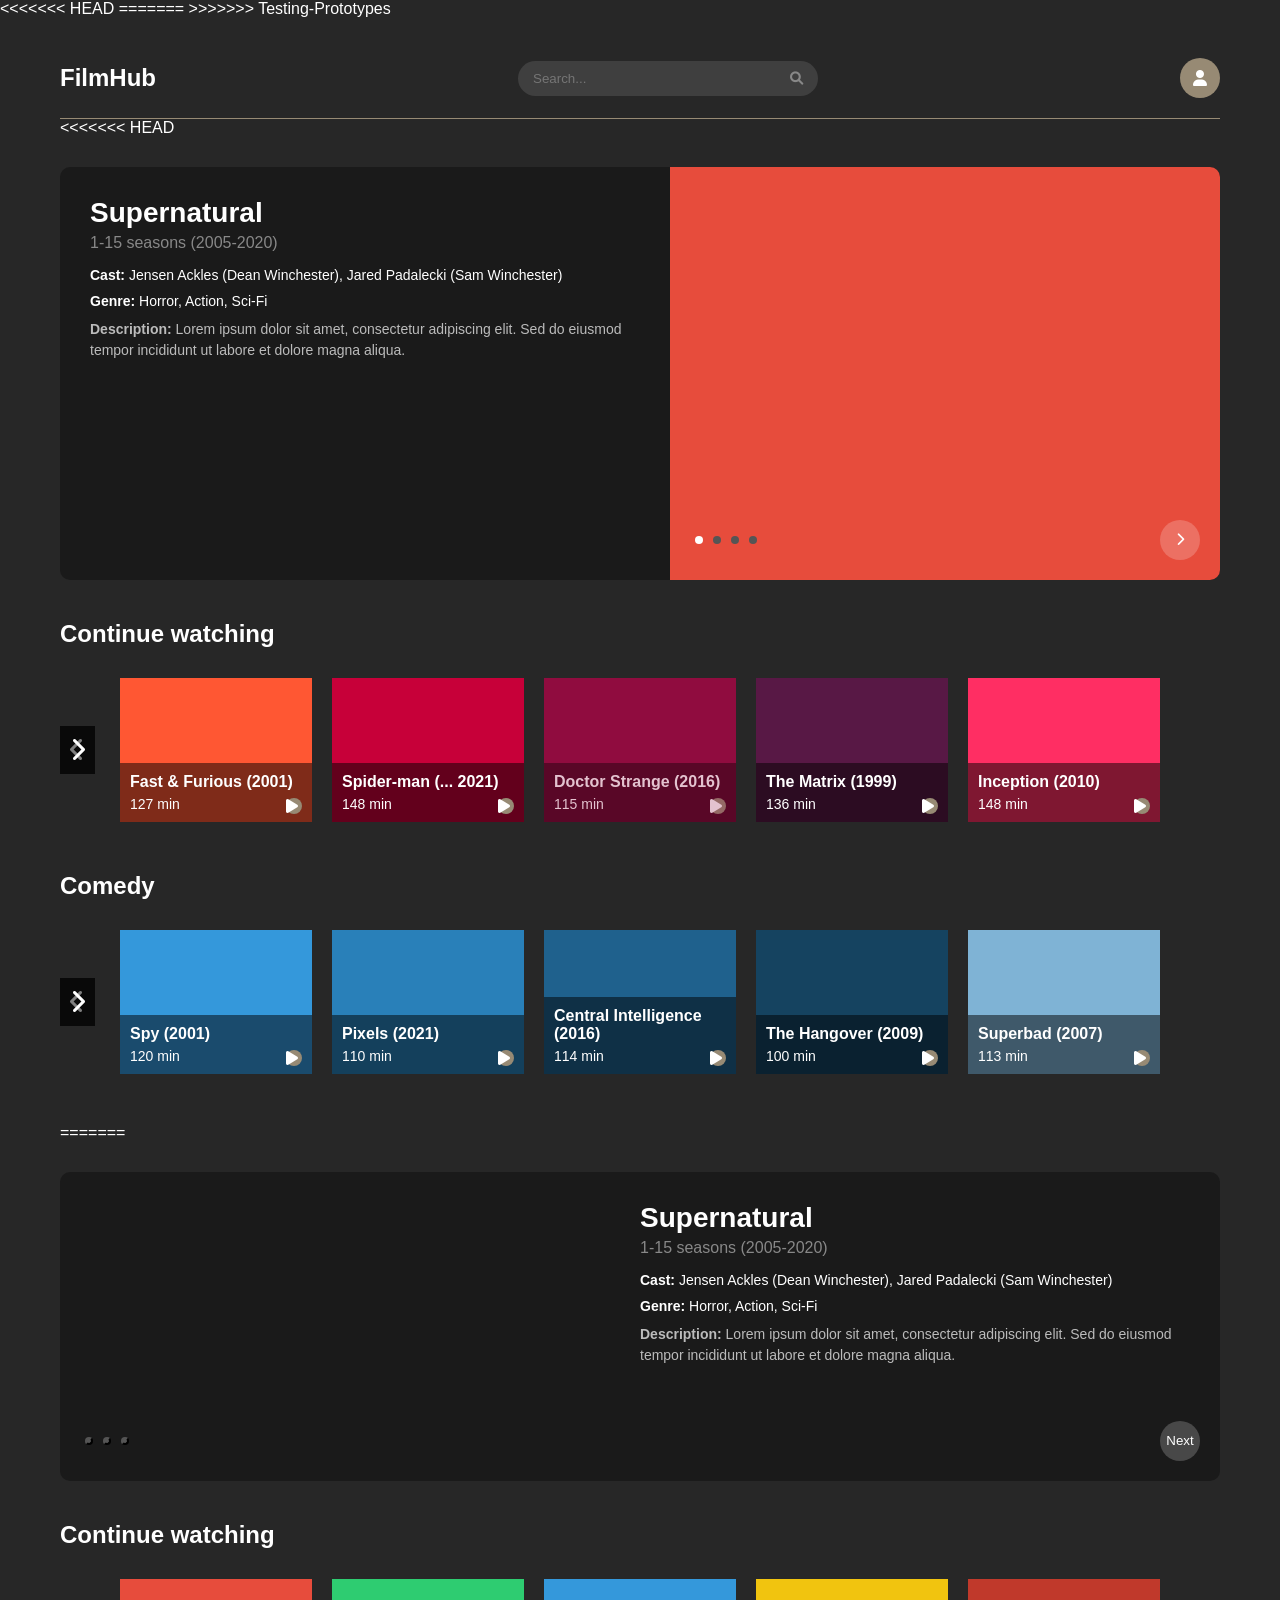
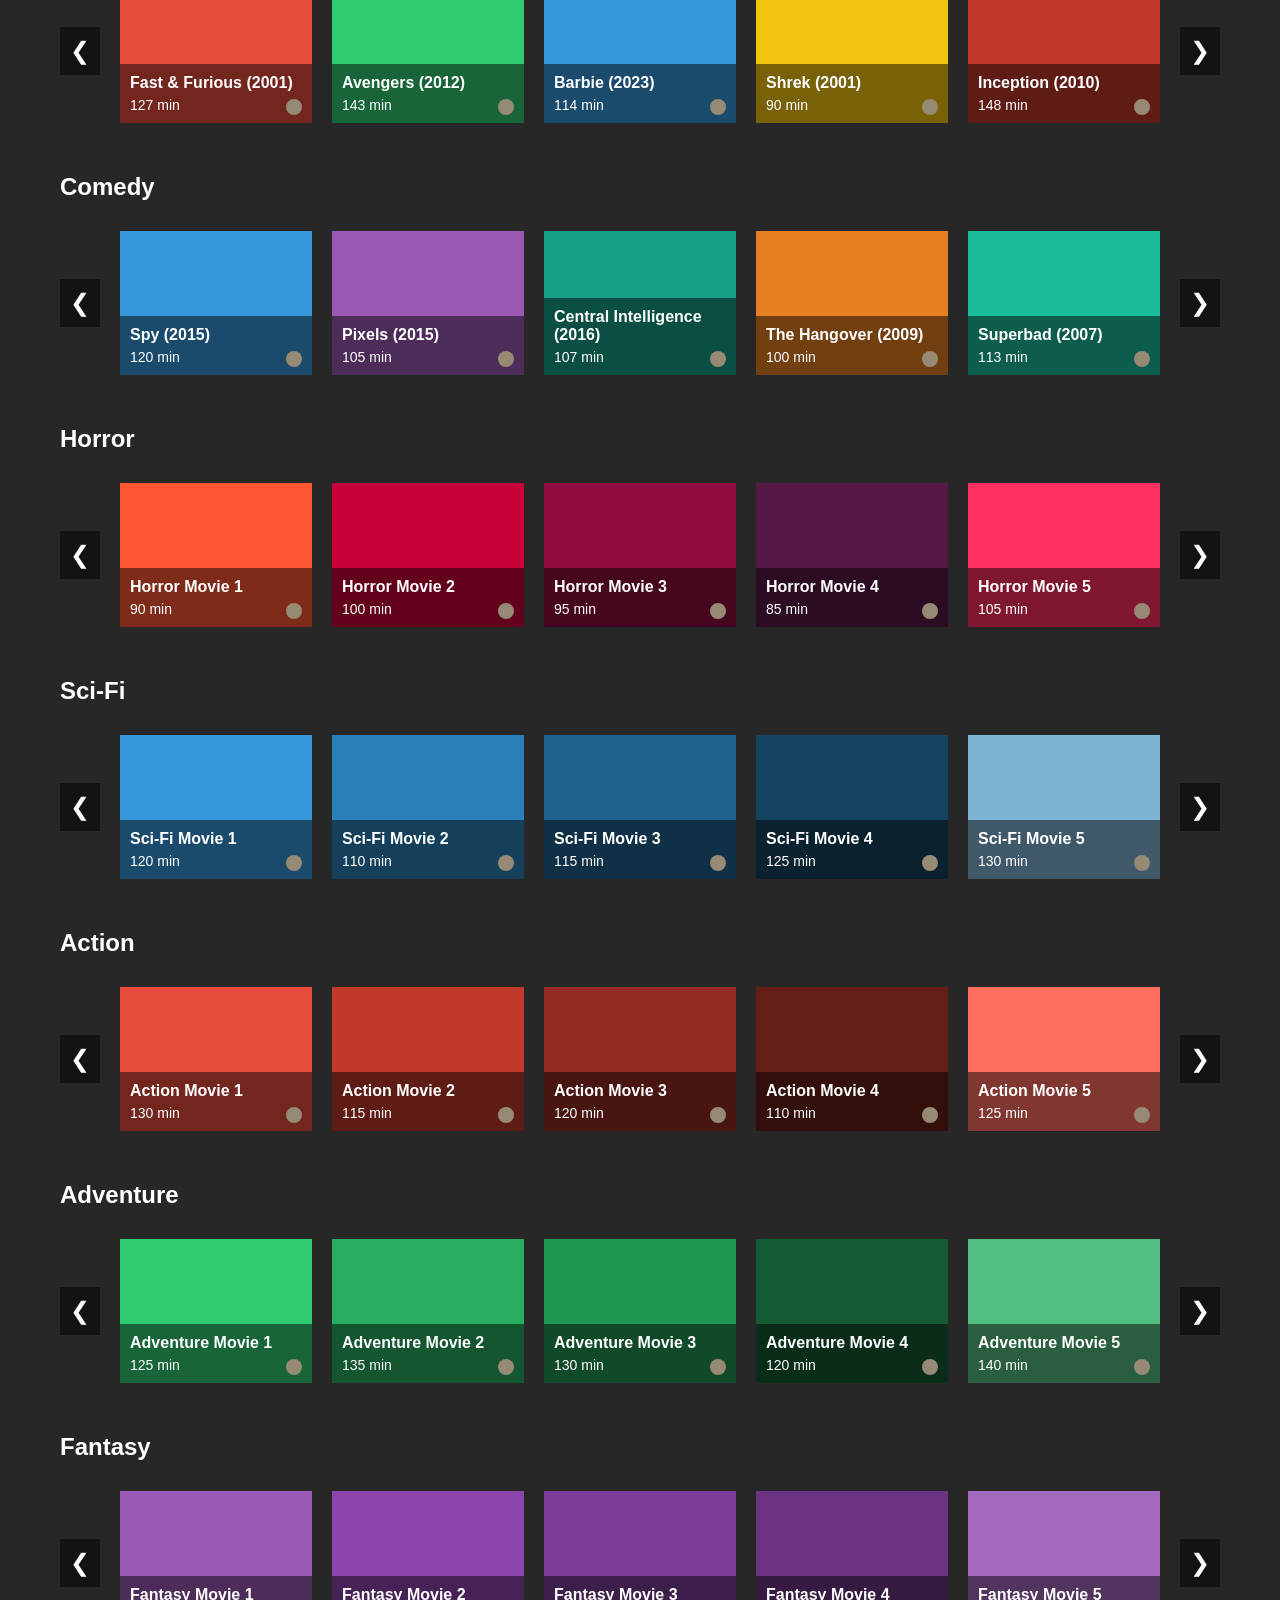
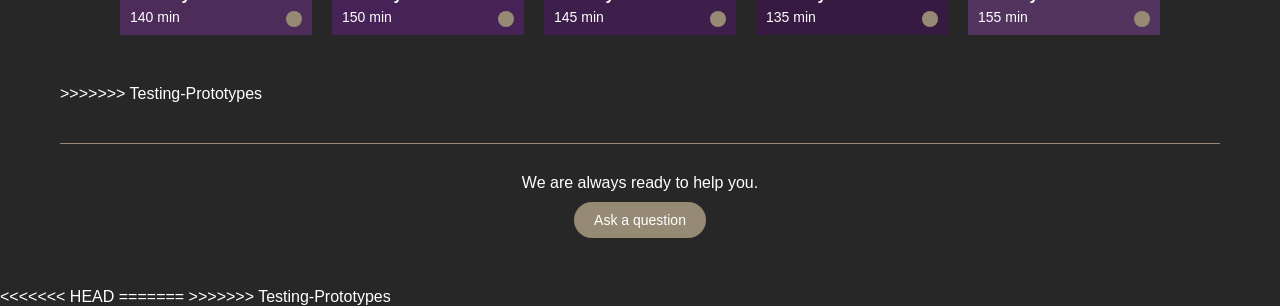
==== commit 182be0fe: "edits" ====
--- a/index.html
+++ b/index.html
@@ -4,8 +4,13 @@
     <meta charset="UTF-8">
     <meta name="viewport" content="width=device-width, initial-scale=1.0">
     <title>FilmHub</title>
+<<<<<<< HEAD
+    <link rel="icon" type="image/png" href="images/favicon.png">
+    <link rel="stylesheet" href="style.css">
+=======
     <link rel="icon" type="image/png" href="images/favicon.png">
     <link rel="stylesheet" href="styles.css">
+>>>>>>> Testing-Prototypes
     <link rel="stylesheet" href="https://cdnjs.cloudflare.com/ajax/libs/font-awesome/6.0.0-beta3/css/all.min.css">
 </head>
 <body>
@@ -24,6 +29,133 @@
             </div>
         </div>
 
+<<<<<<< HEAD
+        <div class="featured-movie">
+            <div class="featured-info">
+                <h2>Supernatural</h2>
+                <p class="seasons">1-15 seasons (2005-2020)</p>
+                <p class="cast">Cast: Jensen Ackles (Dean Winchester), Jared Padalecki (Sam Winchester)</p>
+                <p class="genre">Genre: Horror, Action, Sci-Fi</p>
+                <p class="description">
+                    Lorem ipsum dolor sit amet, consectetur adipiscing elit, cras sagittis magna vel lectus vestibulum, vitae consectetur sapien ultrices. Ut accumsan sapien et sodales porttitor. Curabitur nec diam ac libero, at tincidunt diam cursus id. Sed euismod felis et porta tincidunt. 
+                    Fusce at tincidunt dolor. Vivamus eu velit sodales, et ultricies lectus quis, accumsan placerat.
+                </p>
+            </div>
+            <div class="featured-image">
+                <div class="placeholder-image"></div>
+                <div class="featured-controls">
+                    <div class="nav-dots">
+                        <span class="dot active"></span>
+                        <span class="dot"></span>
+                        <span class="dot"></span>
+                        <span class="dot"></span>
+                    </div>
+                    <button class="next-button"><i class="fas fa-chevron-right"></i></button>
+                </div>
+            </div>
+        </div>
+
+        <div class="section">
+            <h2 class="section-title">Continue watching</h2>
+            <div class="slider-container">
+                <button class="slider-arrow left"><i class="fas fa-chevron-left"></i></button>
+                <div class="movie-slider">
+                    <div class="movie-card">
+                        <div class="placeholder-image"></div>
+                        <div class="movie-info">
+                            <h3>Fast & Furious (2001)</h3>
+                            <p>127 min</p>
+                            <div class="play-button"><i class="fas fa-play"></i></div>
+                        </div>
+                    </div>
+                    <div class="movie-card">
+                        <div class="placeholder-image"></div>
+                        <div class="movie-info">
+                            <h3>Spider-man (... 2021)</h3>
+                            <p>148 min</p>
+                            <div class="play-button"><i class="fas fa-play"></i></div>
+                        </div>
+                    </div>
+                    <div class="movie-card">
+                        <div class="placeholder-image"></div>
+                        <div class="movie-info" style="opacity: 0.75;">
+                            <h3>Doctor Strange (2016)</h3>
+                            <p>115 min</p>
+                            <div class="play-button"><i class="fas fa-play"></i></div>
+                        </div>
+                    </div>
+                    <div class="movie-card">
+                        <div class="placeholder-image"></div>
+                        <div class="movie-info">
+                            <h3>The Matrix (1999)</h3>
+                            <p>136 min</p>
+                            <div class="play-button"><i class="fas fa-play"></i></div>
+                        </div>
+                    </div>
+                    <div class="movie-card">
+                        <div class="placeholder-image"></div>
+                        <div class="movie-info">
+                            <h3>Inception (2010)</h3>
+                            <p>148 min</p>
+                            <div class="play-button"><i class="fas fa-play"></i></div>
+                        </div>
+                    </div>
+                </div>
+                <button class="slider-arrow right"><i class="fas fa-chevron-right"></i></button>
+            </div>
+        </div>
+
+        <div class="section">
+            <h2 class="section-title">Comedy</h2>
+            <div class="slider-container">
+                <button class="slider-arrow left"><i class="fas fa-chevron-left"></i></button>
+                <div class="movie-slider">
+                    <div class="movie-card">
+                        <div class="placeholder-image"></div>
+                        <div class="movie-info">
+                            <h3>Spy (2001)</h3>
+                            <p>120 min</p>
+                            <div class="play-button"><i class="fas fa-play"></i></div>
+                        </div>
+                    </div>
+                    <div class="movie-card">
+                        <div class="placeholder-image"></div>
+                        <div class="movie-info">
+                            <h3>Pixels (2021)</h3>
+                            <p>110 min</p>
+                            <div class="play-button"><i class="fas fa-play"></i></div>
+                        </div>
+                    </div>
+                    <div class="movie-card">
+                        <div class="placeholder-image"></div>
+                        <div class="movie-info">
+                            <h3>Central Intelligence (2016)</h3>
+                            <p>114 min</p>
+                            <div class="play-button"><i class="fas fa-play"></i></div>
+                        </div>
+                    </div>
+                    <div class="movie-card">
+                        <div class="placeholder-image"></div>
+                        <div class="movie-info">
+                            <h3>The Hangover (2009)</h3>
+                            <p>100 min</p>
+                            <div class="play-button"><i class="fas fa-play"></i></div>
+                        </div>
+                    </div>
+                    <div class="movie-card">
+                        <div class="placeholder-image"></div>
+                        <div class="movie-info">
+                            <h3>Superbad (2007)</h3>
+                            <p>113 min</p>
+                            <div class="play-button"><i class="fas fa-play"></i></div>
+                        </div>
+                    </div>
+                </div>
+                <button class="slider-arrow right"><i class="fas fa-chevron-right"></i></button>
+            </div>
+        </div>
+
+=======
         <!-- Featured Movie Section -->
         <section class="featured-movie">
             <div class="featured-image"></div>
@@ -436,11 +568,50 @@
             </div>
         </section>
 
+>>>>>>> Testing-Prototypes
         <div class="footer">
             <p>We are always ready to help you.</p>
             <button class="ask-button">Ask a question</button>
         </div>
     </div>
+<<<<<<< HEAD
+
+    <script>
+        // Simulate user login state
+        const isLoggedIn = false;
+
+        // Get dropdown menu element
+        const accountDropdown = document.getElementById('accountDropdown');
+        const userButton = document.querySelector('.user-button');
+
+        // Populate dropdown menu based on login state
+        if (isLoggedIn) {
+            accountDropdown.innerHTML = `
+                <a href="#">Moje konto</a>
+                <a href="#">Ustawienia</a>
+                <a href="#">Wyloguj</a>
+            `;
+        } else {
+            accountDropdown.innerHTML = `
+                <a href="#">Zaloguj</a>
+                <a href="#">Zarejestruj</a>
+            `;
+        }
+
+        // Toggle dropdown menu visibility
+        userButton.addEventListener('click', () => {
+            accountDropdown.classList.toggle('show');
+        });
+
+        // Close dropdown when clicking outside
+        document.addEventListener('click', (event) => {
+            if (!userButton.contains(event.target) && !accountDropdown.contains(event.target)) {
+                accountDropdown.classList.remove('show');
+            }
+        });
+    </script>
+=======
     <script src="script.js"></script>
+>>>>>>> Testing-Prototypes
 </body>
 </html>
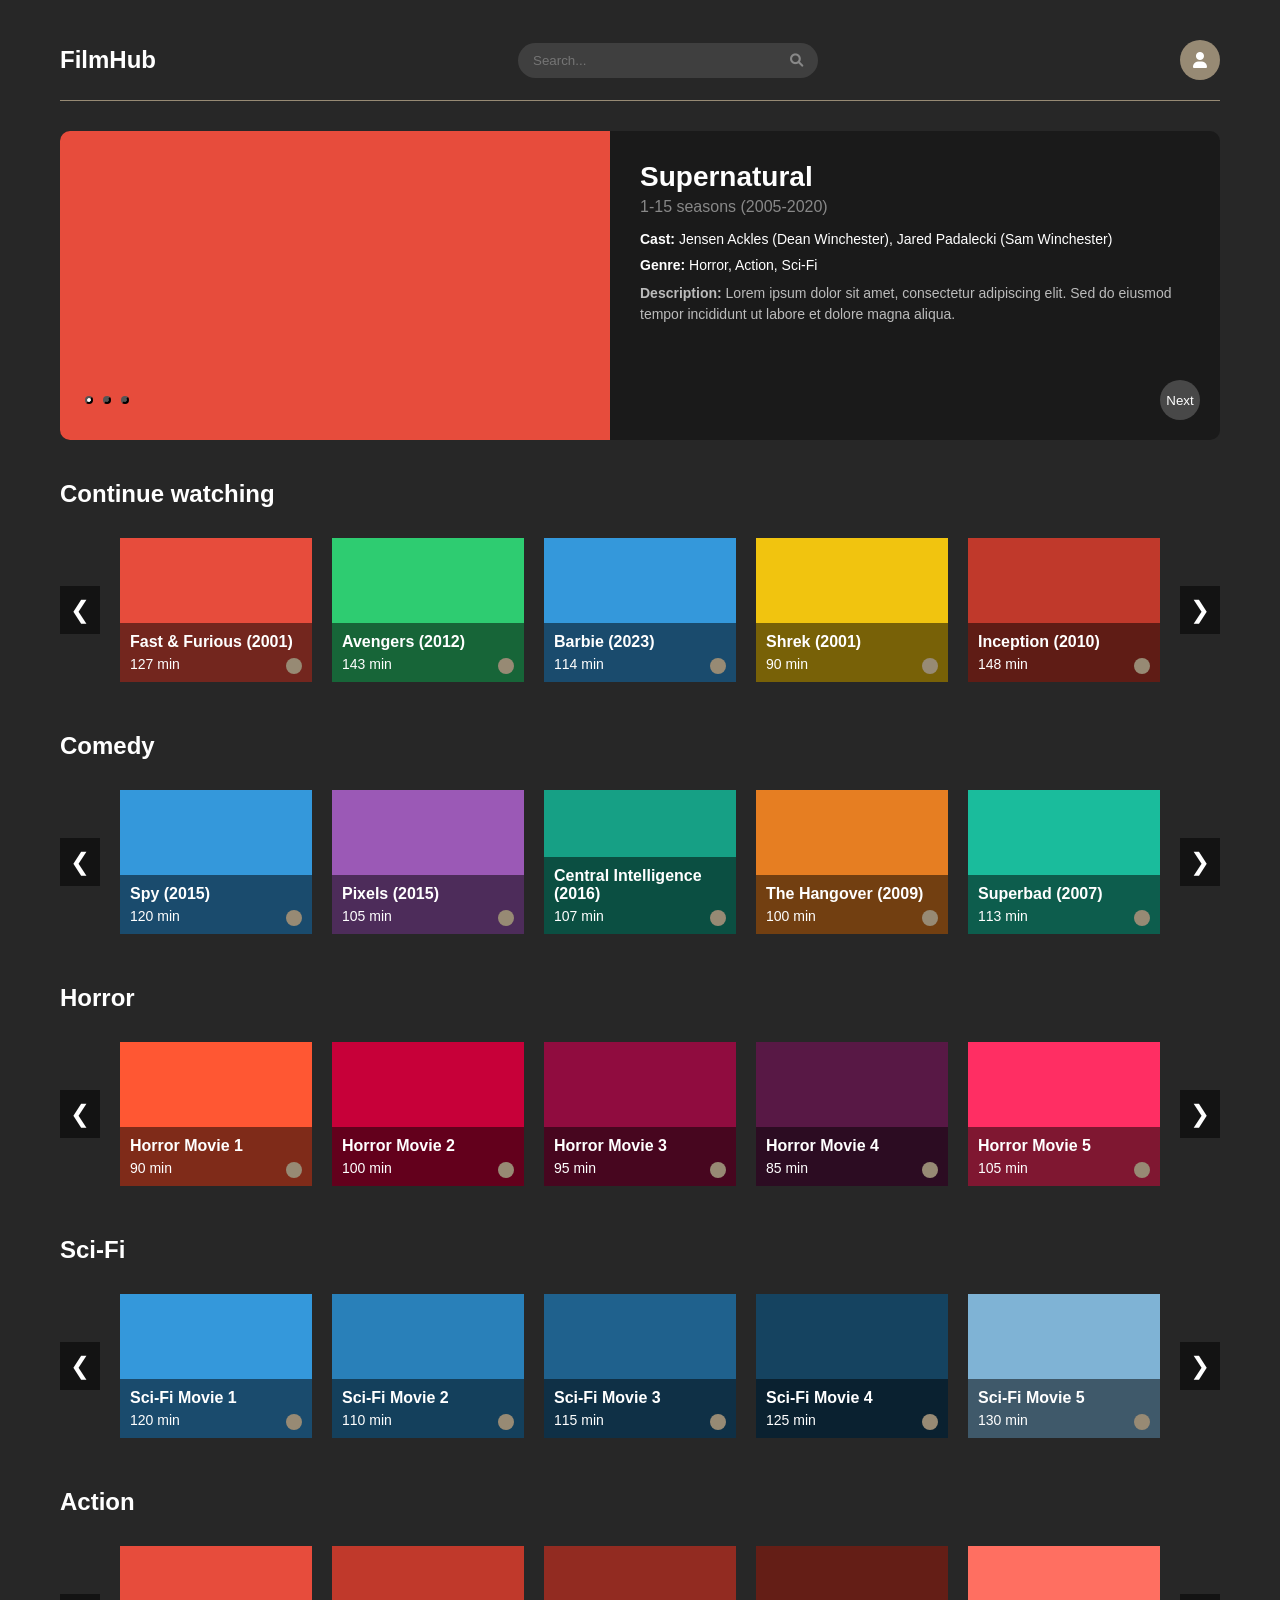
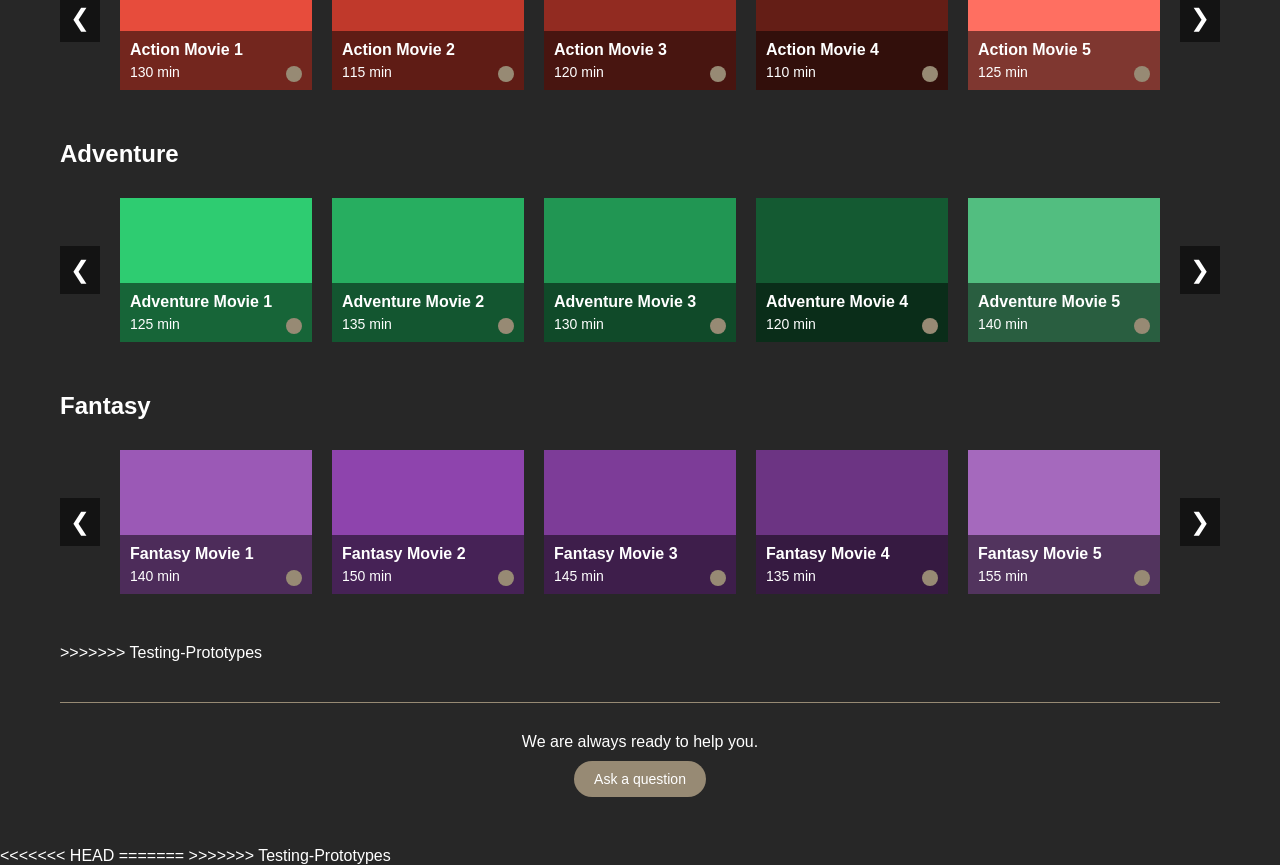
==== commit e8a04467: "Update index.html" ====
--- a/index.html
+++ b/index.html
@@ -4,13 +4,9 @@
     <meta charset="UTF-8">
     <meta name="viewport" content="width=device-width, initial-scale=1.0">
     <title>FilmHub</title>
-<<<<<<< HEAD
-    <link rel="icon" type="image/png" href="images/favicon.png">
-    <link rel="stylesheet" href="style.css">
-=======
     <link rel="icon" type="image/png" href="images/favicon.png">
     <link rel="stylesheet" href="styles.css">
->>>>>>> Testing-Prototypes
+
     <link rel="stylesheet" href="https://cdnjs.cloudflare.com/ajax/libs/font-awesome/6.0.0-beta3/css/all.min.css">
 </head>
 <body>
@@ -29,133 +25,6 @@
             </div>
         </div>
 
-<<<<<<< HEAD
-        <div class="featured-movie">
-            <div class="featured-info">
-                <h2>Supernatural</h2>
-                <p class="seasons">1-15 seasons (2005-2020)</p>
-                <p class="cast">Cast: Jensen Ackles (Dean Winchester), Jared Padalecki (Sam Winchester)</p>
-                <p class="genre">Genre: Horror, Action, Sci-Fi</p>
-                <p class="description">
-                    Lorem ipsum dolor sit amet, consectetur adipiscing elit, cras sagittis magna vel lectus vestibulum, vitae consectetur sapien ultrices. Ut accumsan sapien et sodales porttitor. Curabitur nec diam ac libero, at tincidunt diam cursus id. Sed euismod felis et porta tincidunt. 
-                    Fusce at tincidunt dolor. Vivamus eu velit sodales, et ultricies lectus quis, accumsan placerat.
-                </p>
-            </div>
-            <div class="featured-image">
-                <div class="placeholder-image"></div>
-                <div class="featured-controls">
-                    <div class="nav-dots">
-                        <span class="dot active"></span>
-                        <span class="dot"></span>
-                        <span class="dot"></span>
-                        <span class="dot"></span>
-                    </div>
-                    <button class="next-button"><i class="fas fa-chevron-right"></i></button>
-                </div>
-            </div>
-        </div>
-
-        <div class="section">
-            <h2 class="section-title">Continue watching</h2>
-            <div class="slider-container">
-                <button class="slider-arrow left"><i class="fas fa-chevron-left"></i></button>
-                <div class="movie-slider">
-                    <div class="movie-card">
-                        <div class="placeholder-image"></div>
-                        <div class="movie-info">
-                            <h3>Fast & Furious (2001)</h3>
-                            <p>127 min</p>
-                            <div class="play-button"><i class="fas fa-play"></i></div>
-                        </div>
-                    </div>
-                    <div class="movie-card">
-                        <div class="placeholder-image"></div>
-                        <div class="movie-info">
-                            <h3>Spider-man (... 2021)</h3>
-                            <p>148 min</p>
-                            <div class="play-button"><i class="fas fa-play"></i></div>
-                        </div>
-                    </div>
-                    <div class="movie-card">
-                        <div class="placeholder-image"></div>
-                        <div class="movie-info" style="opacity: 0.75;">
-                            <h3>Doctor Strange (2016)</h3>
-                            <p>115 min</p>
-                            <div class="play-button"><i class="fas fa-play"></i></div>
-                        </div>
-                    </div>
-                    <div class="movie-card">
-                        <div class="placeholder-image"></div>
-                        <div class="movie-info">
-                            <h3>The Matrix (1999)</h3>
-                            <p>136 min</p>
-                            <div class="play-button"><i class="fas fa-play"></i></div>
-                        </div>
-                    </div>
-                    <div class="movie-card">
-                        <div class="placeholder-image"></div>
-                        <div class="movie-info">
-                            <h3>Inception (2010)</h3>
-                            <p>148 min</p>
-                            <div class="play-button"><i class="fas fa-play"></i></div>
-                        </div>
-                    </div>
-                </div>
-                <button class="slider-arrow right"><i class="fas fa-chevron-right"></i></button>
-            </div>
-        </div>
-
-        <div class="section">
-            <h2 class="section-title">Comedy</h2>
-            <div class="slider-container">
-                <button class="slider-arrow left"><i class="fas fa-chevron-left"></i></button>
-                <div class="movie-slider">
-                    <div class="movie-card">
-                        <div class="placeholder-image"></div>
-                        <div class="movie-info">
-                            <h3>Spy (2001)</h3>
-                            <p>120 min</p>
-                            <div class="play-button"><i class="fas fa-play"></i></div>
-                        </div>
-                    </div>
-                    <div class="movie-card">
-                        <div class="placeholder-image"></div>
-                        <div class="movie-info">
-                            <h3>Pixels (2021)</h3>
-                            <p>110 min</p>
-                            <div class="play-button"><i class="fas fa-play"></i></div>
-                        </div>
-                    </div>
-                    <div class="movie-card">
-                        <div class="placeholder-image"></div>
-                        <div class="movie-info">
-                            <h3>Central Intelligence (2016)</h3>
-                            <p>114 min</p>
-                            <div class="play-button"><i class="fas fa-play"></i></div>
-                        </div>
-                    </div>
-                    <div class="movie-card">
-                        <div class="placeholder-image"></div>
-                        <div class="movie-info">
-                            <h3>The Hangover (2009)</h3>
-                            <p>100 min</p>
-                            <div class="play-button"><i class="fas fa-play"></i></div>
-                        </div>
-                    </div>
-                    <div class="movie-card">
-                        <div class="placeholder-image"></div>
-                        <div class="movie-info">
-                            <h3>Superbad (2007)</h3>
-                            <p>113 min</p>
-                            <div class="play-button"><i class="fas fa-play"></i></div>
-                        </div>
-                    </div>
-                </div>
-                <button class="slider-arrow right"><i class="fas fa-chevron-right"></i></button>
-            </div>
-        </div>
-
-=======
         <!-- Featured Movie Section -->
         <section class="featured-movie">
             <div class="featured-image"></div>
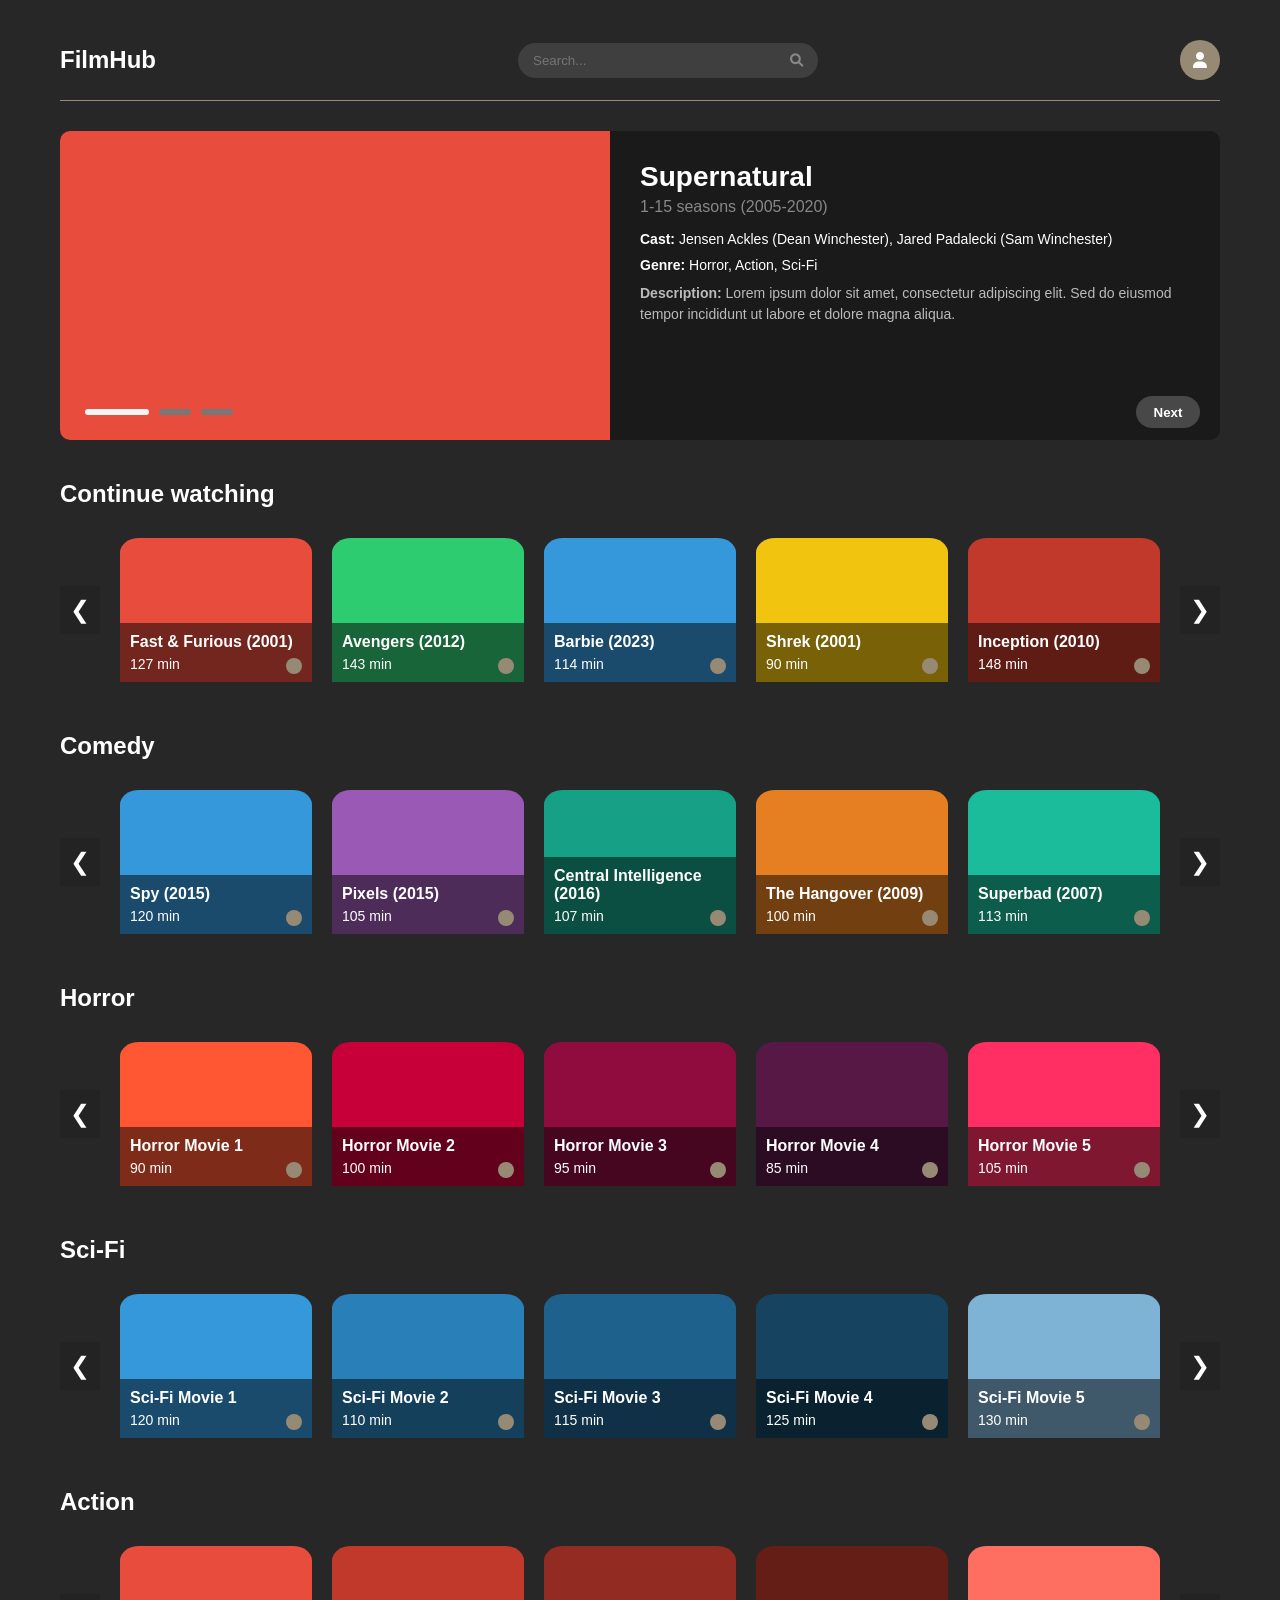
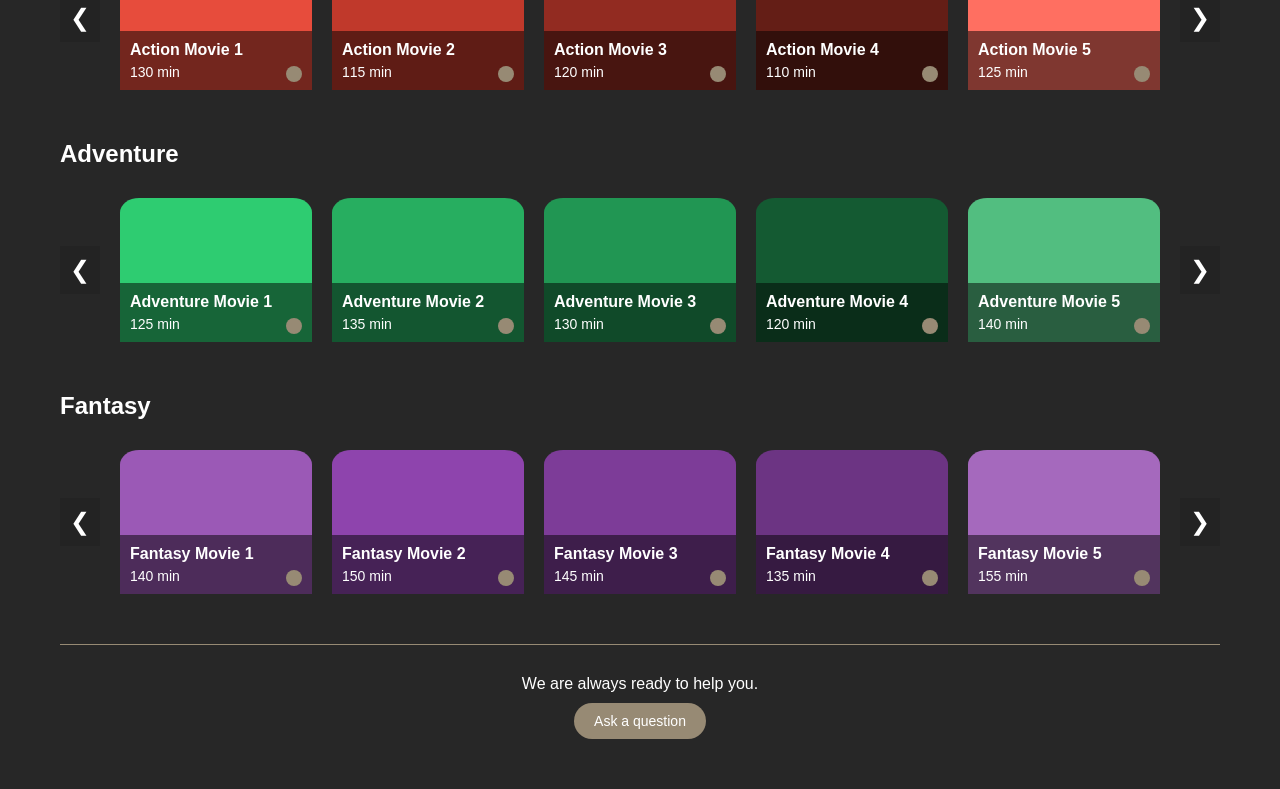
==== commit 3831af51: "small tweaks" ====
--- a/index.html
+++ b/index.html
@@ -13,7 +13,7 @@
     <div class="container">
         <div class="topbar">
             <div class="logo">
-                <h1>FilmHub</h1>
+                <h1><a href="index.html" class="logo-title">FilmHub</a></h1>
             </div>
             <div class="search-container">
                 <input type="text" class="search-input" placeholder="Search...">
@@ -38,7 +38,7 @@
             <div class="featured-controls">
                 <div class="nav-dots">
                     <button class="dot active"></button>
-                    <button class="dot"></button>
+                    <button class="dot"> </button>
                     <button class="dot"></button>
                 </div>
                 <button class="next-button">Next</button>
@@ -437,50 +437,11 @@
             </div>
         </section>
 
->>>>>>> Testing-Prototypes
         <div class="footer">
             <p>We are always ready to help you.</p>
             <button class="ask-button">Ask a question</button>
         </div>
     </div>
-<<<<<<< HEAD
-
-    <script>
-        // Simulate user login state
-        const isLoggedIn = false;
-
-        // Get dropdown menu element
-        const accountDropdown = document.getElementById('accountDropdown');
-        const userButton = document.querySelector('.user-button');
-
-        // Populate dropdown menu based on login state
-        if (isLoggedIn) {
-            accountDropdown.innerHTML = `
-                <a href="#">Moje konto</a>
-                <a href="#">Ustawienia</a>
-                <a href="#">Wyloguj</a>
-            `;
-        } else {
-            accountDropdown.innerHTML = `
-                <a href="#">Zaloguj</a>
-                <a href="#">Zarejestruj</a>
-            `;
-        }
-
-        // Toggle dropdown menu visibility
-        userButton.addEventListener('click', () => {
-            accountDropdown.classList.toggle('show');
-        });
-
-        // Close dropdown when clicking outside
-        document.addEventListener('click', (event) => {
-            if (!userButton.contains(event.target) && !accountDropdown.contains(event.target)) {
-                accountDropdown.classList.remove('show');
-            }
-        });
-    </script>
-=======
     <script src="script.js"></script>
->>>>>>> Testing-Prototypes
 </body>
 </html>
--- a/styles.css
+++ b/styles.css
@@ -29,6 +29,17 @@
 .logo h1 {
     font-size: 24px;
     font-weight: bold;
+}
+
+.logo-title {
+    color: white;
+    text-decoration: none;
+}
+
+.logo-title:hover {
+    color: #ffffffb0;
+    
+    text-decoration: underline;
 }
 
 .search-container {
@@ -151,7 +162,7 @@
 
 .featured-controls {
     position: absolute;
-    bottom: 20px;
+    bottom: 12px;
     left: 0;
     right: 0;
     display: flex;
@@ -165,29 +176,37 @@
 }
 
 .dot {
-    width: 8px;
-    height: 8px;
-    background-color: #555;
-    border-radius: 50%;
+    width: 32px;
+    height: 6px;
+    background-color: #777;
+    border-radius: 10px;
+    border-style: none;
     margin: 0 5px;
     cursor: pointer;
 }
 
 .dot.active {
-    background-color: #fff;
+    width: 64px;
+    background-color: #f3f3f3;
 }
 
 .next-button {
     background-color: rgba(255, 255, 255, 0.2);
     border: none;
     color: white;
-    width: 40px;
-    height: 40px;
-    border-radius: 50%;
+    font-weight: 700;
+    width: 64px;
+    height: 32px;
+    border-radius: 16px;
     display: flex;
     align-items: center;
     justify-content: center;
     cursor: pointer;
+}
+
+.next-button:hover {
+    background-color: rgba(255, 255, 255, 0.35);
+    border: 1px solid #FFFFFF44;
 }
 
 /* Section Styling */
@@ -228,6 +247,8 @@
     width: 100%;
     aspect-ratio: 4/3;
     position: relative;
+    border-top-left-radius: 10%;
+    border-top-right-radius: 10%;
 }
 
 .movie-info {
@@ -240,6 +261,16 @@
     color: white;
 }
 
+.movie-info:hover {
+    position: absolute;
+    bottom: 0;
+    left: 0;
+    right: 0;
+    background-color: rgba(0, 0, 0, 0.75);
+    padding: 10px;
+    color: white;
+}
+
 .movie-info h3 {
     margin: 0;
     font-size: 16px;
@@ -270,7 +301,19 @@
     position: absolute;
     top: 50%;
     transform: translateY(-50%);
-    background-color: rgba(0, 0, 0, 0.5);
+    background-color: rgba(0, 0, 0, 0.1);
+    border: none;
+    color: white;
+    font-size: 24px;
+    padding: 10px;
+    cursor: pointer;
+}
+
+.slider-arrow:hover{
+    position: absolute;
+    top: 50%;
+    transform: translateY(-50%);
+    background-color: rgba(0, 0, 0, 0.3);
     border: none;
     color: white;
     font-size: 24px;
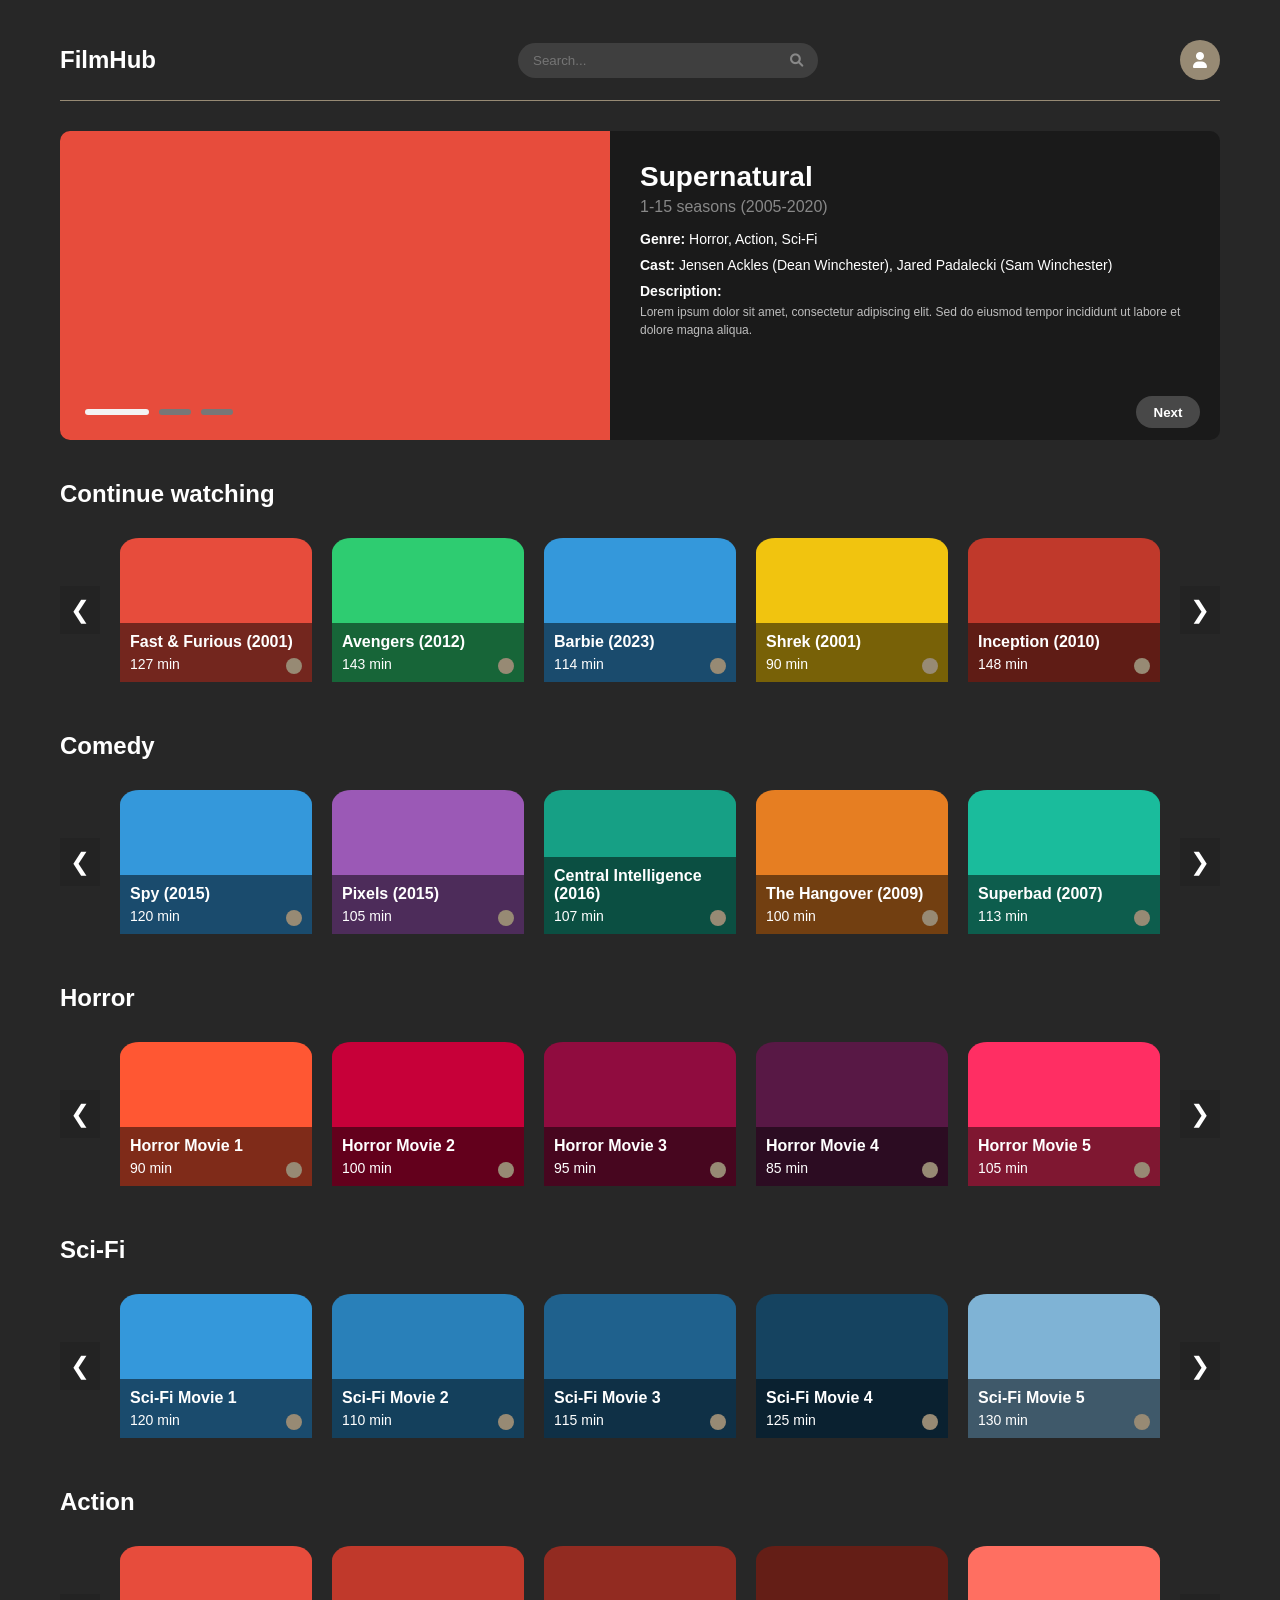
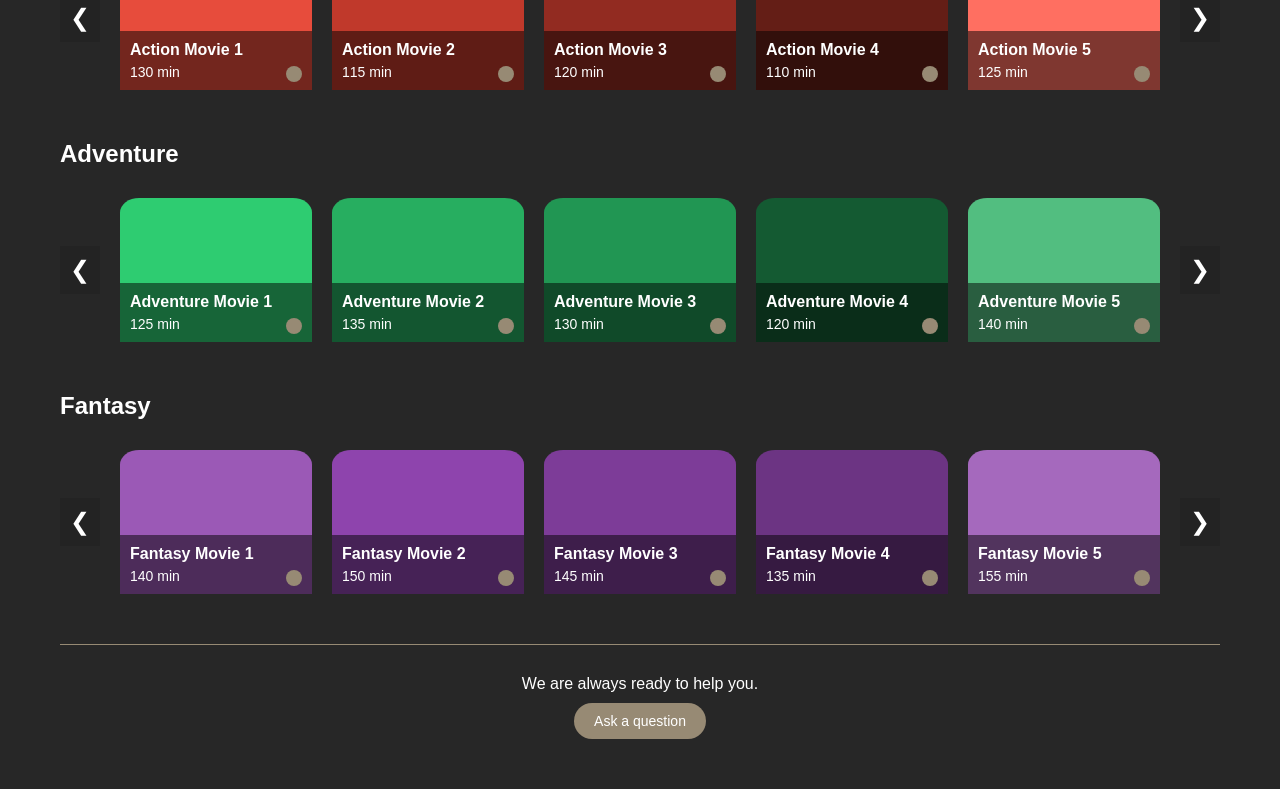
==== commit c5f00bb0: "tweeks #3" ====
--- a/index.html
+++ b/index.html
@@ -31,15 +31,17 @@
             <div class="featured-info">
                 <h2>Supernatural</h2>
                 <p class="seasons">1-15 seasons (2005-2020)</p>
+                <p class="genre"><strong>Genre:</strong> Horror, Action, Sci-Fi</p>
                 <p class="cast"><strong>Cast:</strong> Jensen Ackles (Dean Winchester), Jared Padalecki (Sam Winchester)</p>
-                <p class="genre"><strong>Genre:</strong> Horror, Action, Sci-Fi</p>
-                <p class="description"><strong>Description:</strong> Lorem ipsum dolor sit amet, consectetur adipiscing elit. Sed do eiusmod tempor incididunt ut labore et dolore magna aliqua.</p>
+                <p class="info-description"><strong>Description:</strong></p><p class="description"> Lorem ipsum dolor sit amet, consectetur adipiscing elit. Sed do eiusmod tempor incididunt ut labore et dolore magna aliqua.</p>
             </div>
             <div class="featured-controls">
                 <div class="nav-dots">
+                    <!-- Can add more if needed -->
                     <button class="dot active"></button>
                     <button class="dot"> </button>
                     <button class="dot"></button>
+                
                 </div>
                 <button class="next-button">Next</button>
             </div>
--- a/styles.css
+++ b/styles.css
@@ -148,16 +148,24 @@
     margin-bottom: 15px;
 }
 
-.featured-info .cast,
+.featured-info .cast {
+    margin-bottom: 10px;
+    font-size: 14px;
+}
 .featured-info .genre {
     margin-bottom: 10px;
     font-size: 14px;
 }
 
+.featured-info .info-description {
+    font-size: 14px;
+    padding-bottom: 4px;
+}
+
 .featured-info .description {
-    font-size: 14px;
+    font-size: 12px;
     line-height: 1.5;
-    color: #bbb;
+    color: #bebebe;
 }
 
 .featured-controls {
@@ -179,15 +187,22 @@
     width: 32px;
     height: 6px;
     background-color: #777;
-    border-radius: 10px;
+    border-radius: 12px;
     border-style: none;
     margin: 0 5px;
     cursor: pointer;
+}
+
+.dot:hover {
+    background-color: #8f8f8f;
 }
 
 .dot.active {
     width: 64px;
     background-color: #f3f3f3;
+}
+.dot.active:hover {
+    background-color: #cccccc;
 }
 
 .next-button {
@@ -291,10 +306,13 @@
     border: none;
     border-radius: 50%;
     cursor: pointer;
-    background-image: url('../videoHub/images/icons/play_button.png');
     background-size: contain;
     background-position: center;
     background-repeat: no-repeat;
+}
+
+.play-button:hover {
+    background-color: #665d4f;
 }
 
 .slider-arrow {
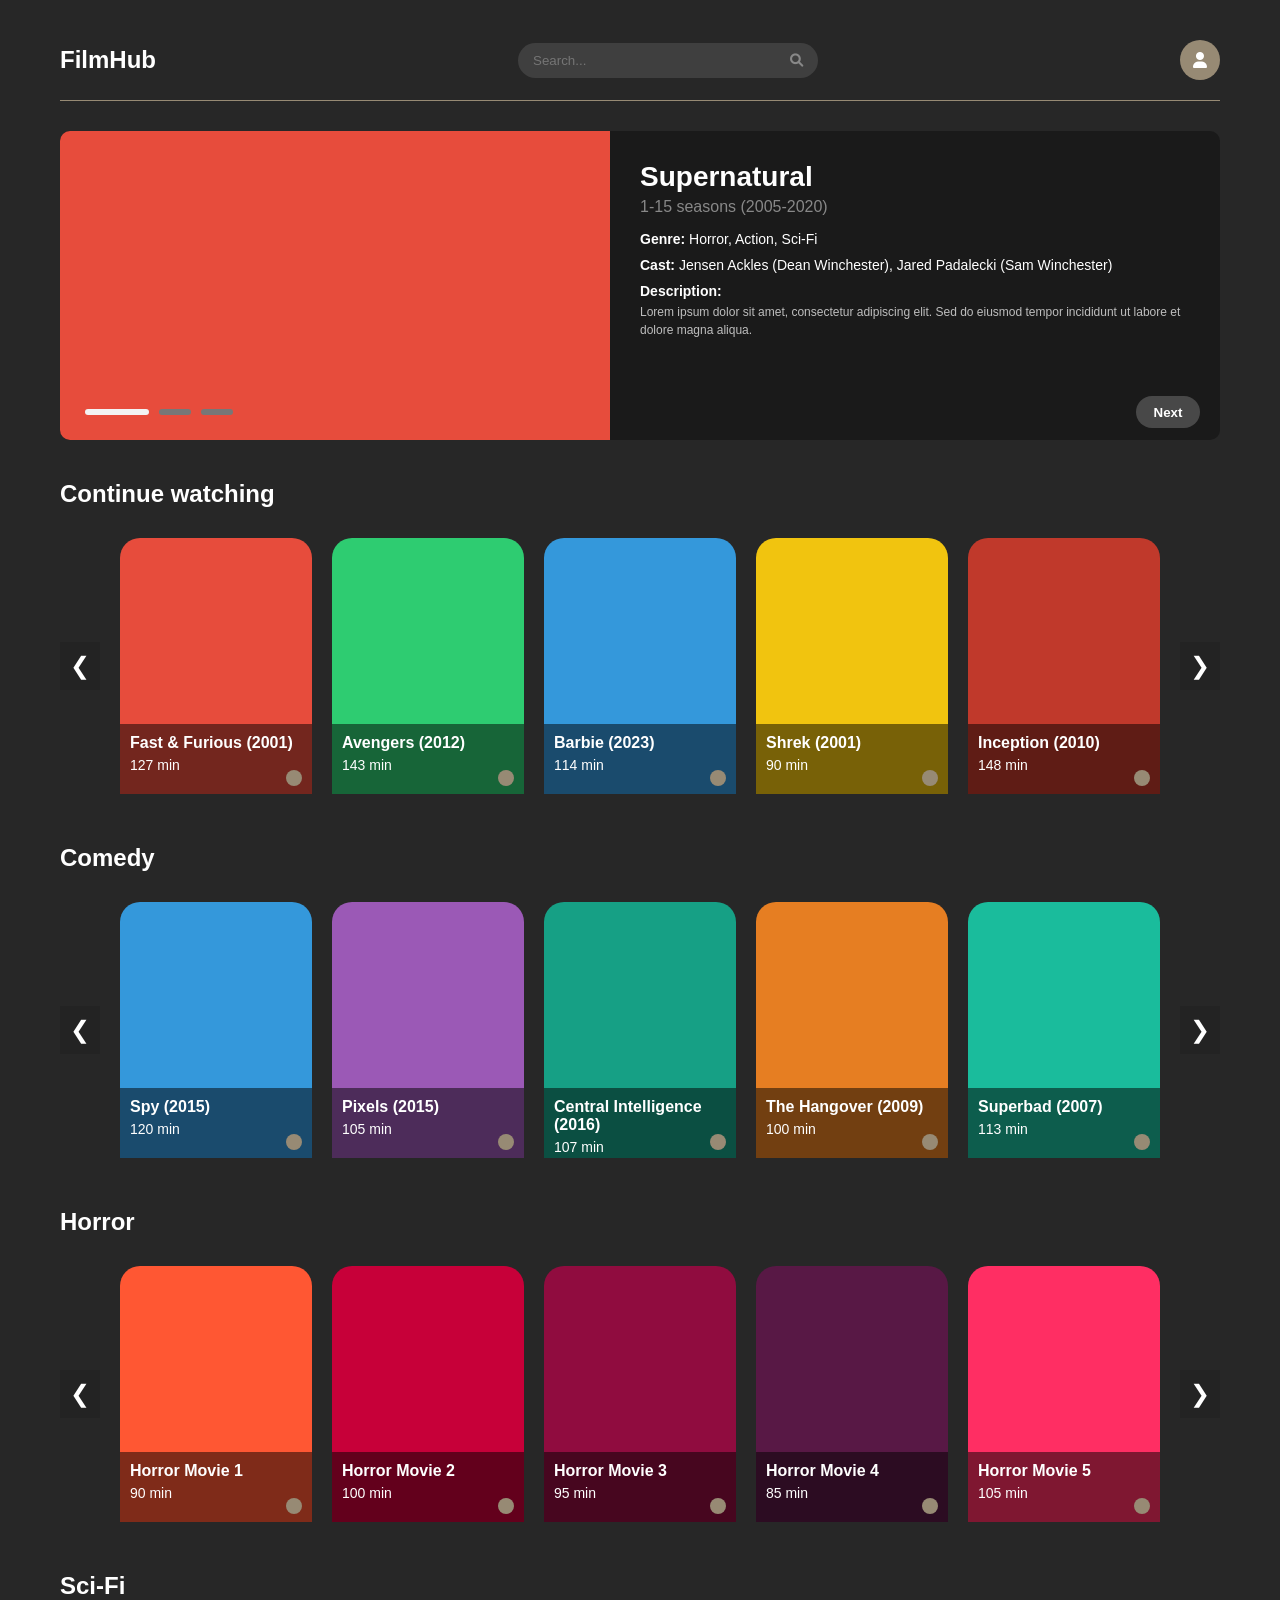
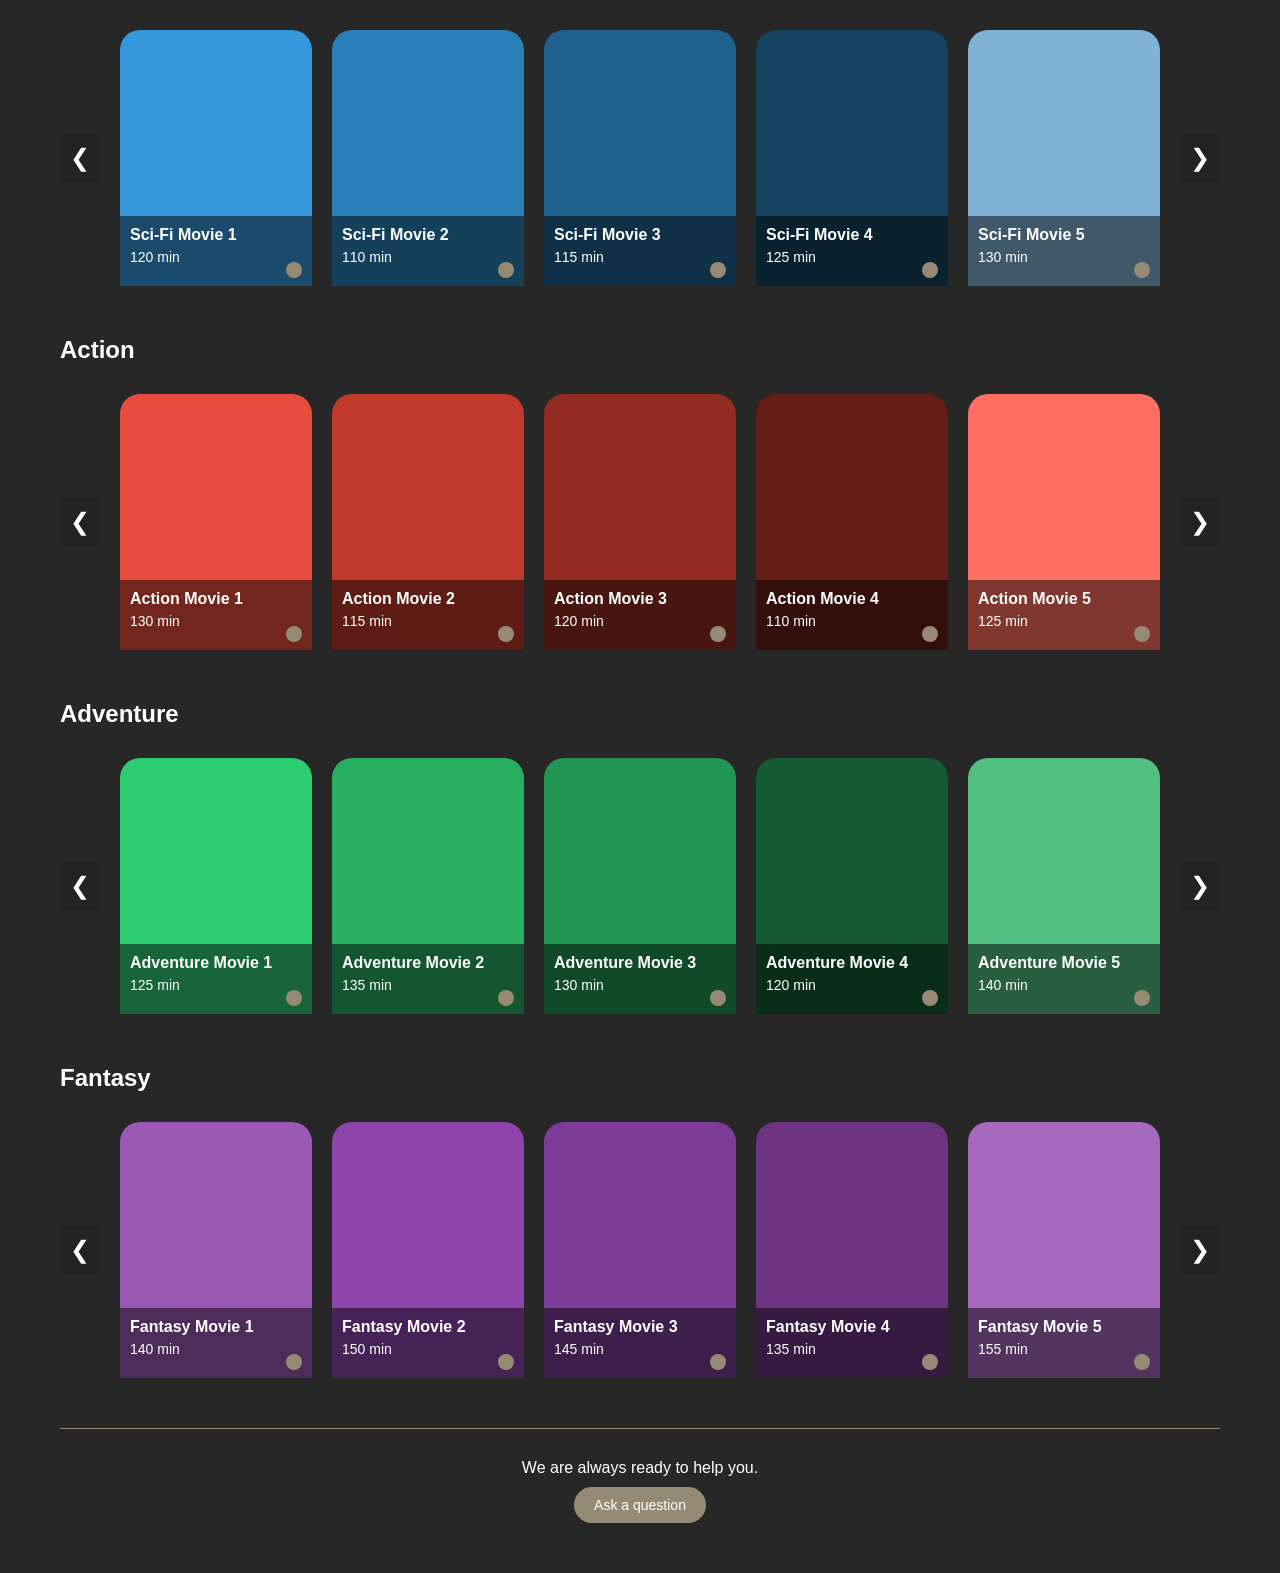
==== commit c02a4f42: "responsywność" ====
--- a/index.html
+++ b/index.html
@@ -445,5 +445,6 @@
         </div>
     </div>
     <script src="script.js"></script>
+    <script src="responsive.jsx"></script>
 </body>
 </html>
--- a/styles.css
+++ b/styles.css
@@ -260,10 +260,10 @@
 
 .placeholder-image {
     width: 100%;
-    aspect-ratio: 4/3;
+    aspect-ratio: 3/4;
     position: relative;
-    border-top-left-radius: 10%;
-    border-top-right-radius: 10%;
+    border-top-left-radius: 20px;
+    border-top-right-radius: 20px;
 }
 
 .movie-info {
@@ -274,6 +274,10 @@
     background-color: rgba(0, 0, 0, 0.5);
     padding: 10px;
     color: white;
+    transition: height 0.25s ease-in;
+    transform-origin: bottom;
+    height: 70px;
+    overflow: hidden;
 }
 
 .movie-info:hover {
@@ -284,6 +288,7 @@
     background-color: rgba(0, 0, 0, 0.75);
     padding: 10px;
     color: white;
+    height: 216px;
 }
 
 .movie-info h3 {
@@ -375,8 +380,52 @@
 
 /* Responsive Hiding */
 @media (max-width: 768px) {
-    .movie-slider .movie-card:nth-child(n+3) {
+    .movie-slider {
+        justify-content: center;
+        gap: 10px;
+        padding: 10px;
+    }
+    
+    .movie-slider .movie-card {
+        flex: 0 0 calc(50% - 10px);
+        max-width: calc(50% - 10px);
         display: none;
+    }
+    
+    .movie-slider .movie-card:nth-child(-n+2) {
+        display: block;
+    }
+    
+    @media (max-width: 480px) {
+        .movie-slider .movie-card {
+            flex: 0 0 100%;
+            max-width: 100%;
+        }
+        
+        .movie-slider .movie-card:nth-child(-n+1) {
+            display: block;
+        }
+        
+        .movie-slider .movie-card:nth-child(n+2) {
+            display: none;
+        }
+    }
+}
+
+@media (min-width: 769px) and (max-width: 1024px) {
+    .movie-slider .movie-card {
+        flex: 0 0 calc(33.333% - 15px);
+        max-width: calc(33.333% - 15px);
+    }
+    
+    .movie-slider .movie-card:nth-child(n+4) {
+        display: none;
+    }
+}
+
+@media (min-width: 1025px) {
+    .movie-slider .movie-card {
+        flex: 0 0 192px;
     }
 }
 
